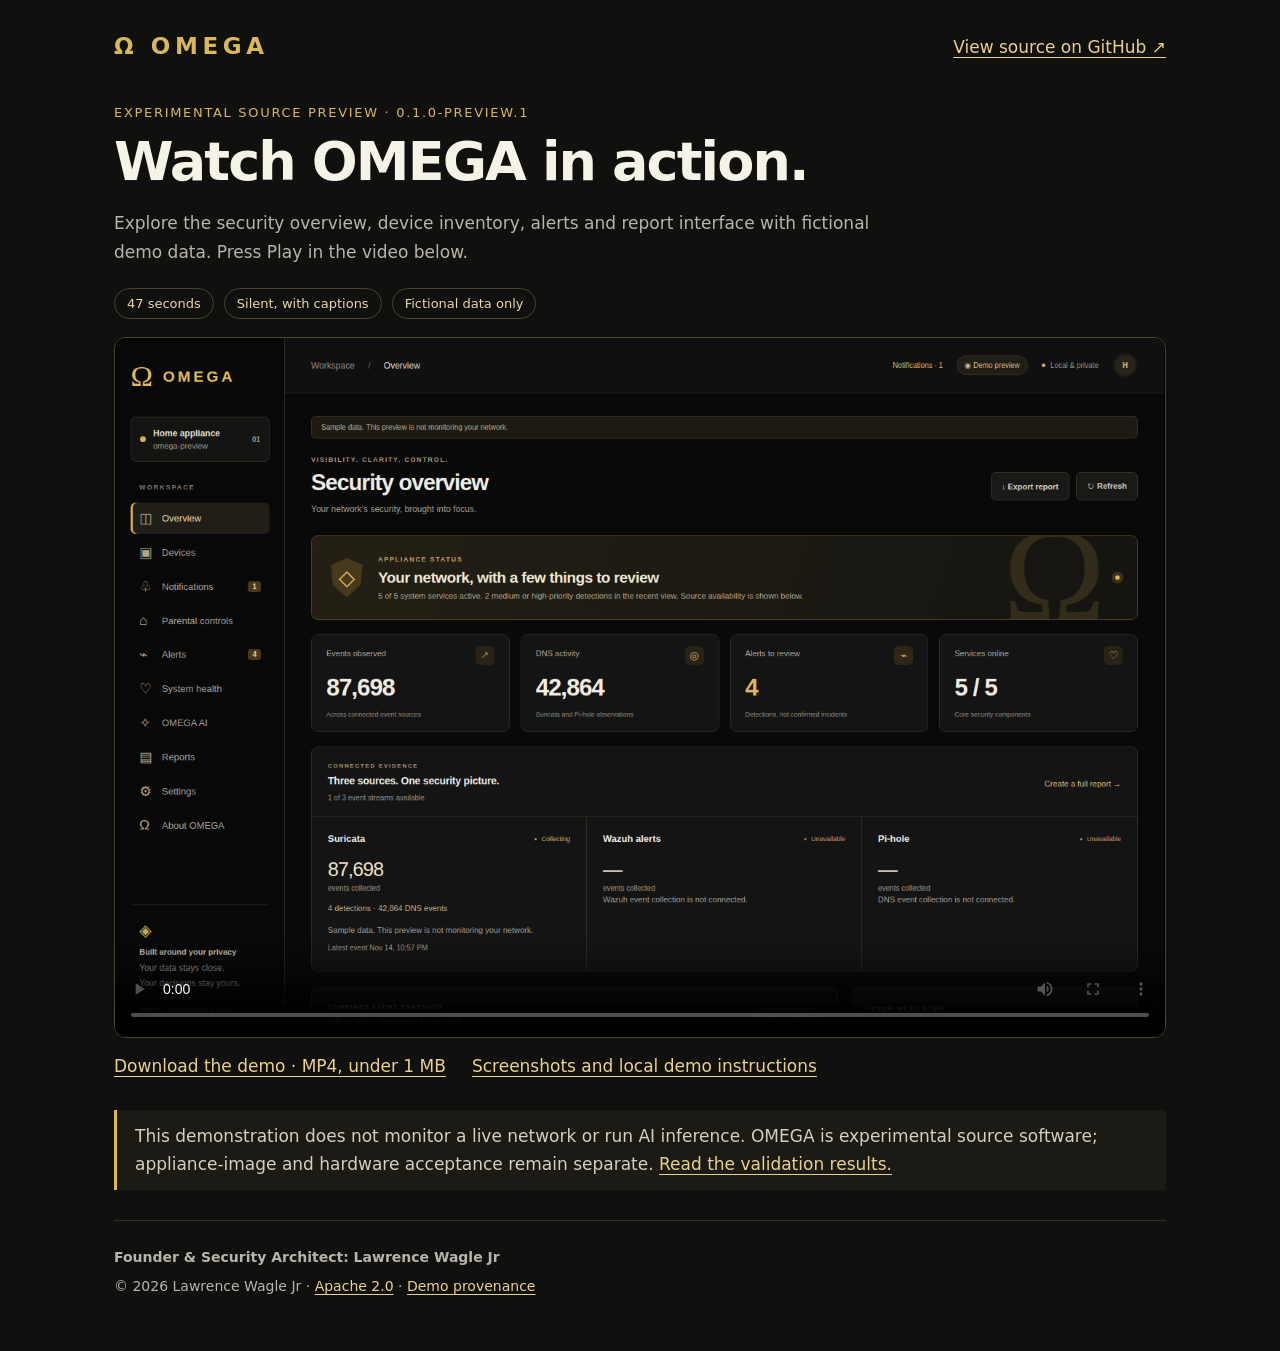
==== docs/index.html @ 47d4bede "Add a browser-playable OMEGA demo watch page" ====
<!doctype html>
<html lang="en">
<head>
  <meta charset="utf-8">
  <meta name="viewport" content="width=device-width, initial-scale=1">
  <meta name="description" content="Watch OMEGA's 47-second experimental source-preview demo, using fictional security data.">
  <meta name="color-scheme" content="dark">
  <title>Watch the OMEGA demo</title>
  <style>
    :root { color-scheme: dark; --gold: #d8b85b; --muted: #b8b4a8; }
    * { box-sizing: border-box; }
    body { margin: 0; background: #10110f; color: #f5f2e8; font: 17px/1.65 system-ui, sans-serif; }
    main { max-width: 1100px; margin: auto; padding: 28px 24px 48px; }
    nav { display: flex; justify-content: space-between; align-items: center; gap: 20px; padding-bottom: 36px; }
    .brand { color: var(--gold); font-size: 23px; font-weight: 700; letter-spacing: .2em; text-decoration: none; }
    a { color: #ead18a; text-underline-offset: .22em; }
    a:hover { color: white; }
    a:focus-visible { outline: 3px solid var(--gold); outline-offset: 5px; }
    .eyebrow { margin: 0 0 8px; color: var(--gold); font-size: 13px; letter-spacing: .13em; text-transform: uppercase; }
    h1 { margin: 0; font-size: clamp(32px, 6vw, 54px); line-height: 1.15; letter-spacing: -.035em; }
    .intro { max-width: 760px; margin: 16px 0 22px; color: var(--muted); }
    .meta { display: flex; flex-wrap: wrap; gap: 10px; margin-bottom: 18px; }
    .meta span { padding: 4px 12px; border: 1px solid #49422c; border-radius: 30px; color: #e6d7a9; font-size: 13px; }
    video { display: block; width: 100%; aspect-ratio: 3 / 2; background: #000; border: 1px solid #4c432a; border-radius: 12px; }
    .links { display: flex; flex-wrap: wrap; gap: 12px 26px; margin: 14px 0 30px; }
    .note { border-left: 3px solid var(--gold); padding: 12px 18px; background: #1b1a14; color: #d4cfbf; }
    .note p { margin: 0; }
    footer { border-top: 1px solid #333126; margin-top: 30px; padding-top: 20px; color: var(--muted); font-size: 14px; }
    footer p { margin: 5px 0; }
    @media (max-width: 600px) { main { padding: 20px 16px 32px; } nav { padding-bottom: 28px; } nav a:last-child { font-size: 14px; } }
  </style>
</head>
<body>
  <main>
    <nav aria-label="Project navigation">
      <a class="brand" href="https://github.com/lawrencewaglejr/omega-source-preview" aria-label="OMEGA source repository">Ω OMEGA</a>
      <a href="https://github.com/lawrencewaglejr/omega-source-preview">View source on GitHub ↗</a>
    </nav>
    <p class="eyebrow">Experimental source preview · 0.1.0-preview.1</p>
    <h1>Watch OMEGA in action.</h1>
    <p class="intro">Explore the security overview, device inventory, alerts and report interface with fictional demo data. Press Play in the video below.</p>
    <div class="meta" aria-label="Video details"><span>47 seconds</span><span>Silent, with captions</span><span>Fictional data only</span></div>
    <video controls playsinline preload="metadata" poster="media/overview.png" aria-label="OMEGA fictional security dashboard demonstration">
      <source src="media/omega-demo.mp4" type="video/mp4">
      Your browser cannot play this video. <a href="media/omega-demo.mp4">Download the MP4 instead.</a>
    </video>
    <div class="links">
      <a href="media/omega-demo.mp4" download="omega-demo.mp4">Download the demo · MP4, under 1 MB</a>
      <a href="https://github.com/lawrencewaglejr/omega-source-preview/blob/main/docs/demo.md">Screenshots and local demo instructions</a>
    </div>
    <aside class="note" aria-label="Demo scope"><p>This demonstration does not monitor a live network or run AI inference. OMEGA is experimental source software; appliance-image and hardware acceptance remain separate. <a href="https://github.com/lawrencewaglejr/omega-source-preview/blob/main/docs/source-preview-validation.md">Read the validation results.</a></p></aside>
    <footer>
      <p><strong>Founder &amp; Security Architect: Lawrence Wagle Jr</strong></p>
      <p>© 2026 Lawrence Wagle Jr · <a href="https://github.com/lawrencewaglejr/omega-source-preview/blob/main/LICENSE">Apache 2.0</a> · <a href="https://github.com/lawrencewaglejr/omega-source-preview/blob/main/docs/media/README.md">Demo provenance</a></p>
    </footer>
  </main>
</body>
</html>
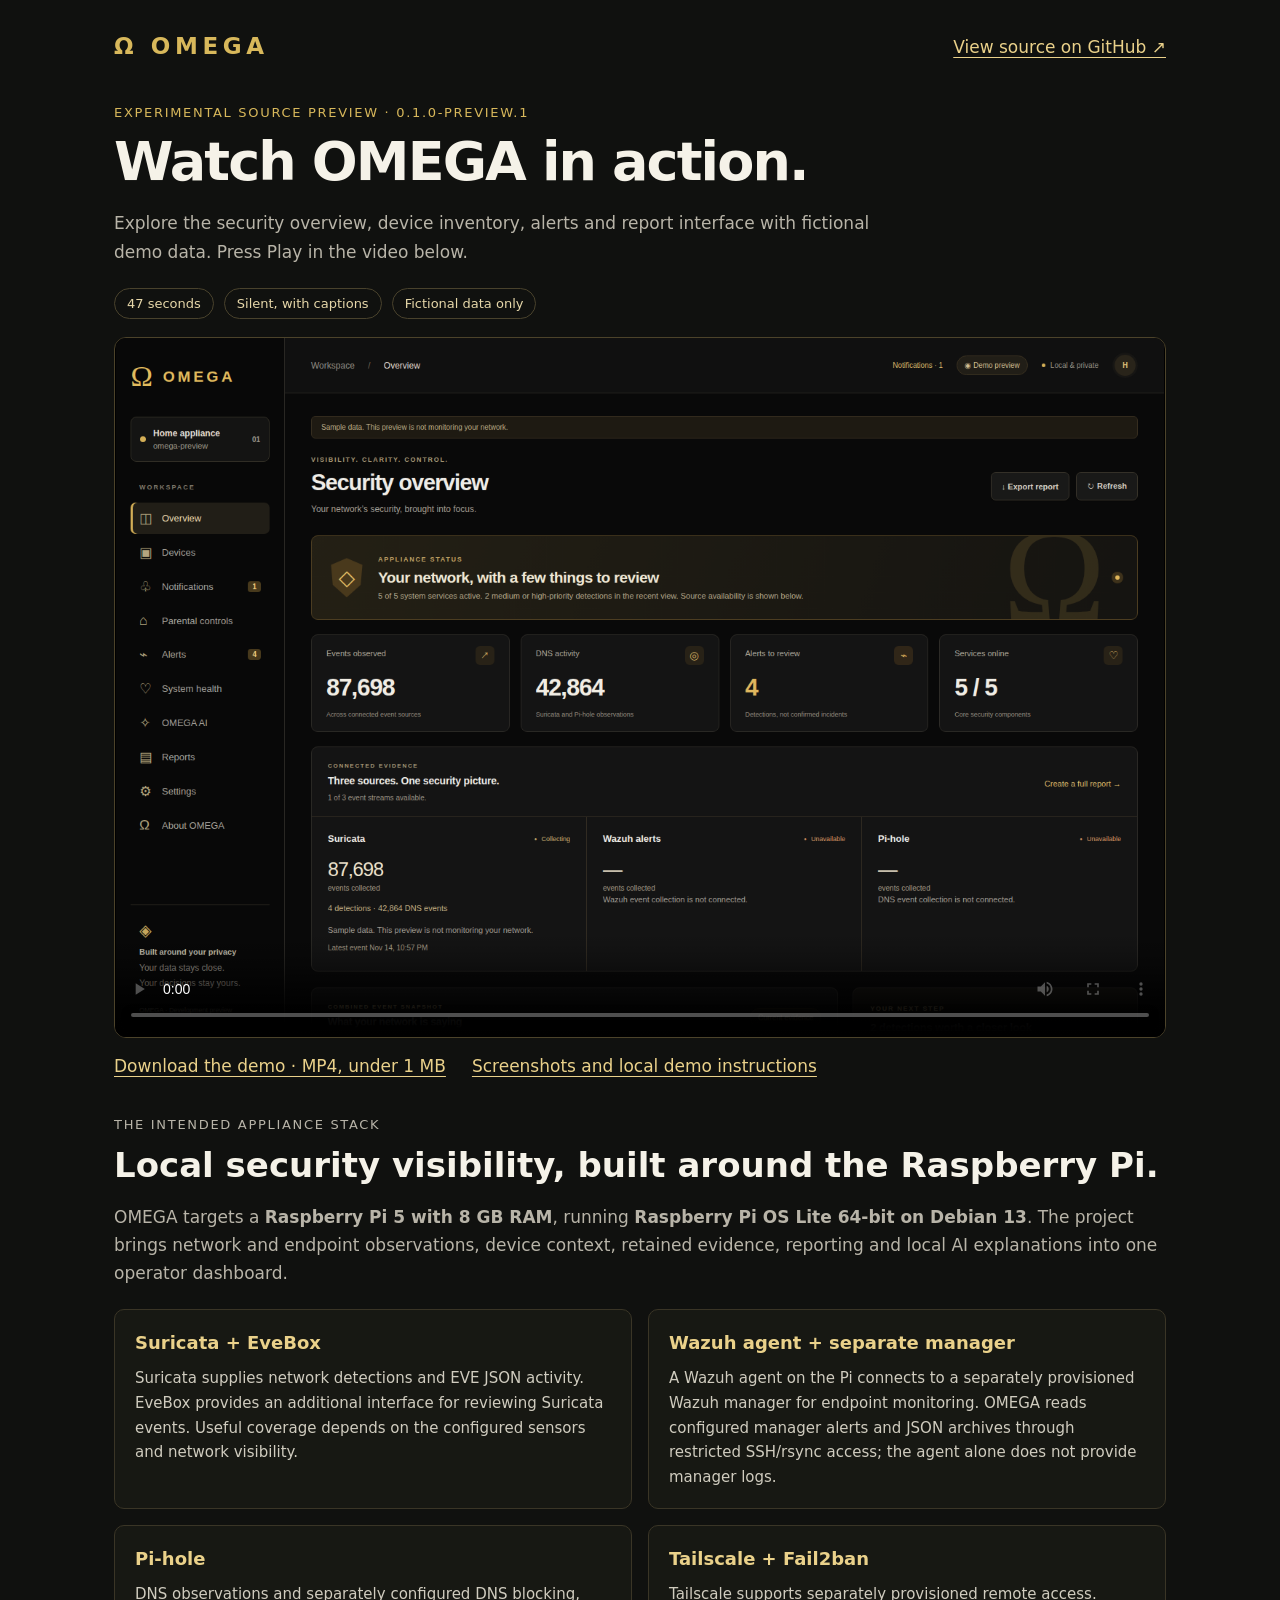
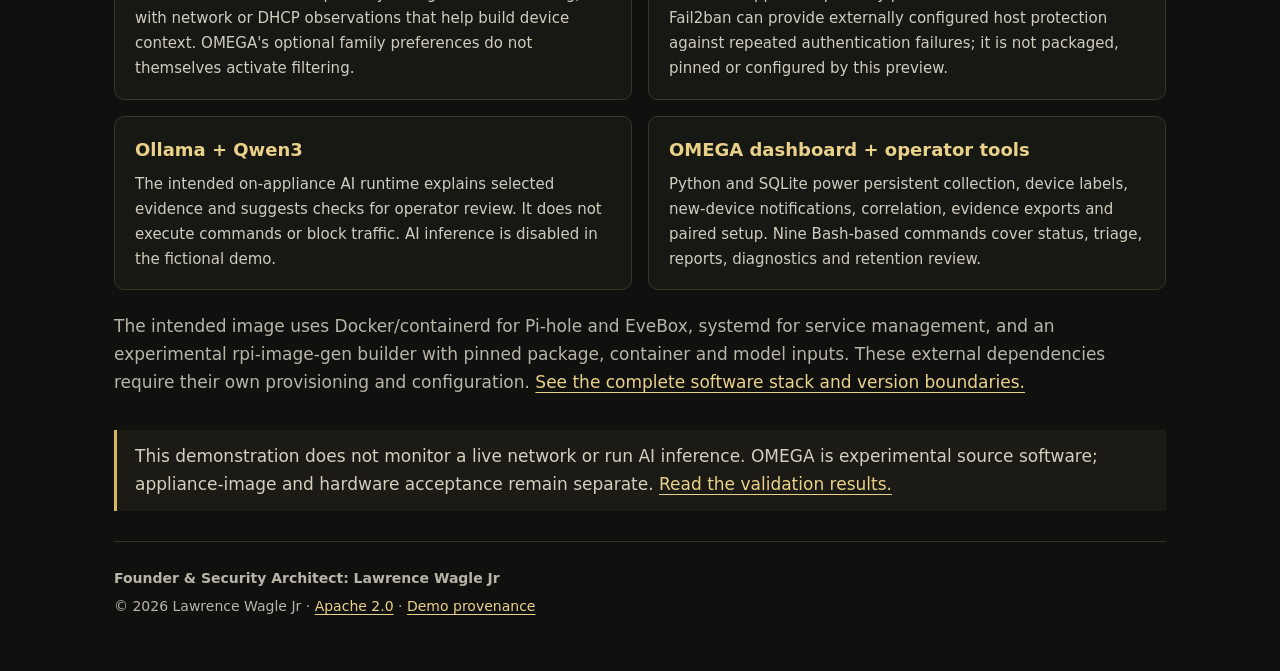
==== commit f15c4a27: "Explain the intended Raspberry Pi security stack on the demo page" ====
--- a/docs/index.html
+++ b/docs/index.html
@@ -3,7 +3,7 @@
 <head>
   <meta charset="utf-8">
   <meta name="viewport" content="width=device-width, initial-scale=1">
-  <meta name="description" content="Watch OMEGA's 47-second experimental source-preview demo, using fictional security data.">
+  <meta name="description" content="Explore OMEGA, an experimental Raspberry Pi 5 security appliance project combining Suricata, a Wazuh agent and separate manager, Pi-hole, EveBox, Tailscale, external Fail2ban and local AI. Watch the fictional demo.">
   <meta name="color-scheme" content="dark">
   <title>Watch the OMEGA demo</title>
   <style>
@@ -23,6 +23,14 @@
     .meta span { padding: 4px 12px; border: 1px solid #49422c; border-radius: 30px; color: #e6d7a9; font-size: 13px; }
     video { display: block; width: 100%; aspect-ratio: 3 / 2; background: #000; border: 1px solid #4c432a; border-radius: 12px; }
     .links { display: flex; flex-wrap: wrap; gap: 12px 26px; margin: 14px 0 30px; }
+    .overview { margin: 34px 0; }
+    .overview h2 { margin: 0 0 12px; font-size: clamp(25px, 4vw, 34px); line-height: 1.25; }
+    .overview > p { color: var(--muted); }
+    .stack { display: grid; grid-template-columns: repeat(2, minmax(0, 1fr)); gap: 16px; margin: 22px 0; }
+    .stack article { border: 1px solid #3a3526; border-radius: 10px; padding: 18px 20px; background: #171813; }
+    .stack h3 { margin: 0 0 8px; color: #ead18a; font-size: 18px; }
+    .stack p { margin: 0; color: #d0ccbf; font-size: 15px; }
+    @media (max-width: 600px) { .stack { grid-template-columns: 1fr; } }
     .note { border-left: 3px solid var(--gold); padding: 12px 18px; background: #1b1a14; color: #d4cfbf; }
     .note p { margin: 0; }
     footer { border-top: 1px solid #333126; margin-top: 30px; padding-top: 20px; color: var(--muted); font-size: 14px; }
@@ -48,6 +56,20 @@
       <a href="media/omega-demo.mp4" download="omega-demo.mp4">Download the demo · MP4, under 1 MB</a>
       <a href="https://github.com/lawrencewaglejr/omega-source-preview/blob/main/docs/demo.md">Screenshots and local demo instructions</a>
     </div>
+    <section class="overview" id="appliance-overview" aria-labelledby="overview-title">
+      <p class="eyebrow">The intended appliance stack</p>
+      <h2 id="overview-title">Local security visibility, built around the Raspberry Pi.</h2>
+      <p>OMEGA targets a <strong>Raspberry Pi 5 with 8 GB RAM</strong>, running <strong>Raspberry Pi OS Lite 64-bit on Debian 13</strong>. The project brings network and endpoint observations, device context, retained evidence, reporting and local AI explanations into one operator dashboard.</p>
+      <div class="stack">
+        <article><h3>Suricata + EveBox</h3><p>Suricata supplies network detections and EVE JSON activity. EveBox provides an additional interface for reviewing Suricata events. Useful coverage depends on the configured sensors and network visibility.</p></article>
+        <article><h3>Wazuh agent + separate manager</h3><p>A Wazuh agent on the Pi connects to a separately provisioned Wazuh manager for endpoint monitoring. OMEGA reads configured manager alerts and JSON archives through restricted SSH/rsync access; the agent alone does not provide manager logs.</p></article>
+        <article><h3>Pi-hole</h3><p>DNS observations and separately configured DNS blocking, with network or DHCP observations that help build device context. OMEGA's optional family preferences do not themselves activate filtering.</p></article>
+        <article><h3>Tailscale + Fail2ban</h3><p>Tailscale supports separately provisioned remote access. Fail2ban can provide externally configured host protection against repeated authentication failures; it is not packaged, pinned or configured by this preview.</p></article>
+        <article><h3>Ollama + Qwen3</h3><p>The intended on-appliance AI runtime explains selected evidence and suggests checks for operator review. It does not execute commands or block traffic. AI inference is disabled in the fictional demo.</p></article>
+        <article><h3>OMEGA dashboard + operator tools</h3><p>Python and SQLite power persistent collection, device labels, new-device notifications, correlation, evidence exports and paired setup. Nine Bash-based commands cover status, triage, reports, diagnostics and retention review.</p></article>
+      </div>
+      <p>The intended image uses Docker/containerd for Pi-hole and EveBox, systemd for service management, and an experimental rpi-image-gen builder with pinned package, container and model inputs. These external dependencies require their own provisioning and configuration. <a href="https://github.com/lawrencewaglejr/omega-source-preview#software-stack">See the complete software stack and version boundaries.</a></p>
+    </section>
     <aside class="note" aria-label="Demo scope"><p>This demonstration does not monitor a live network or run AI inference. OMEGA is experimental source software; appliance-image and hardware acceptance remain separate. <a href="https://github.com/lawrencewaglejr/omega-source-preview/blob/main/docs/source-preview-validation.md">Read the validation results.</a></p></aside>
     <footer>
       <p><strong>Founder &amp; Security Architect: Lawrence Wagle Jr</strong></p>
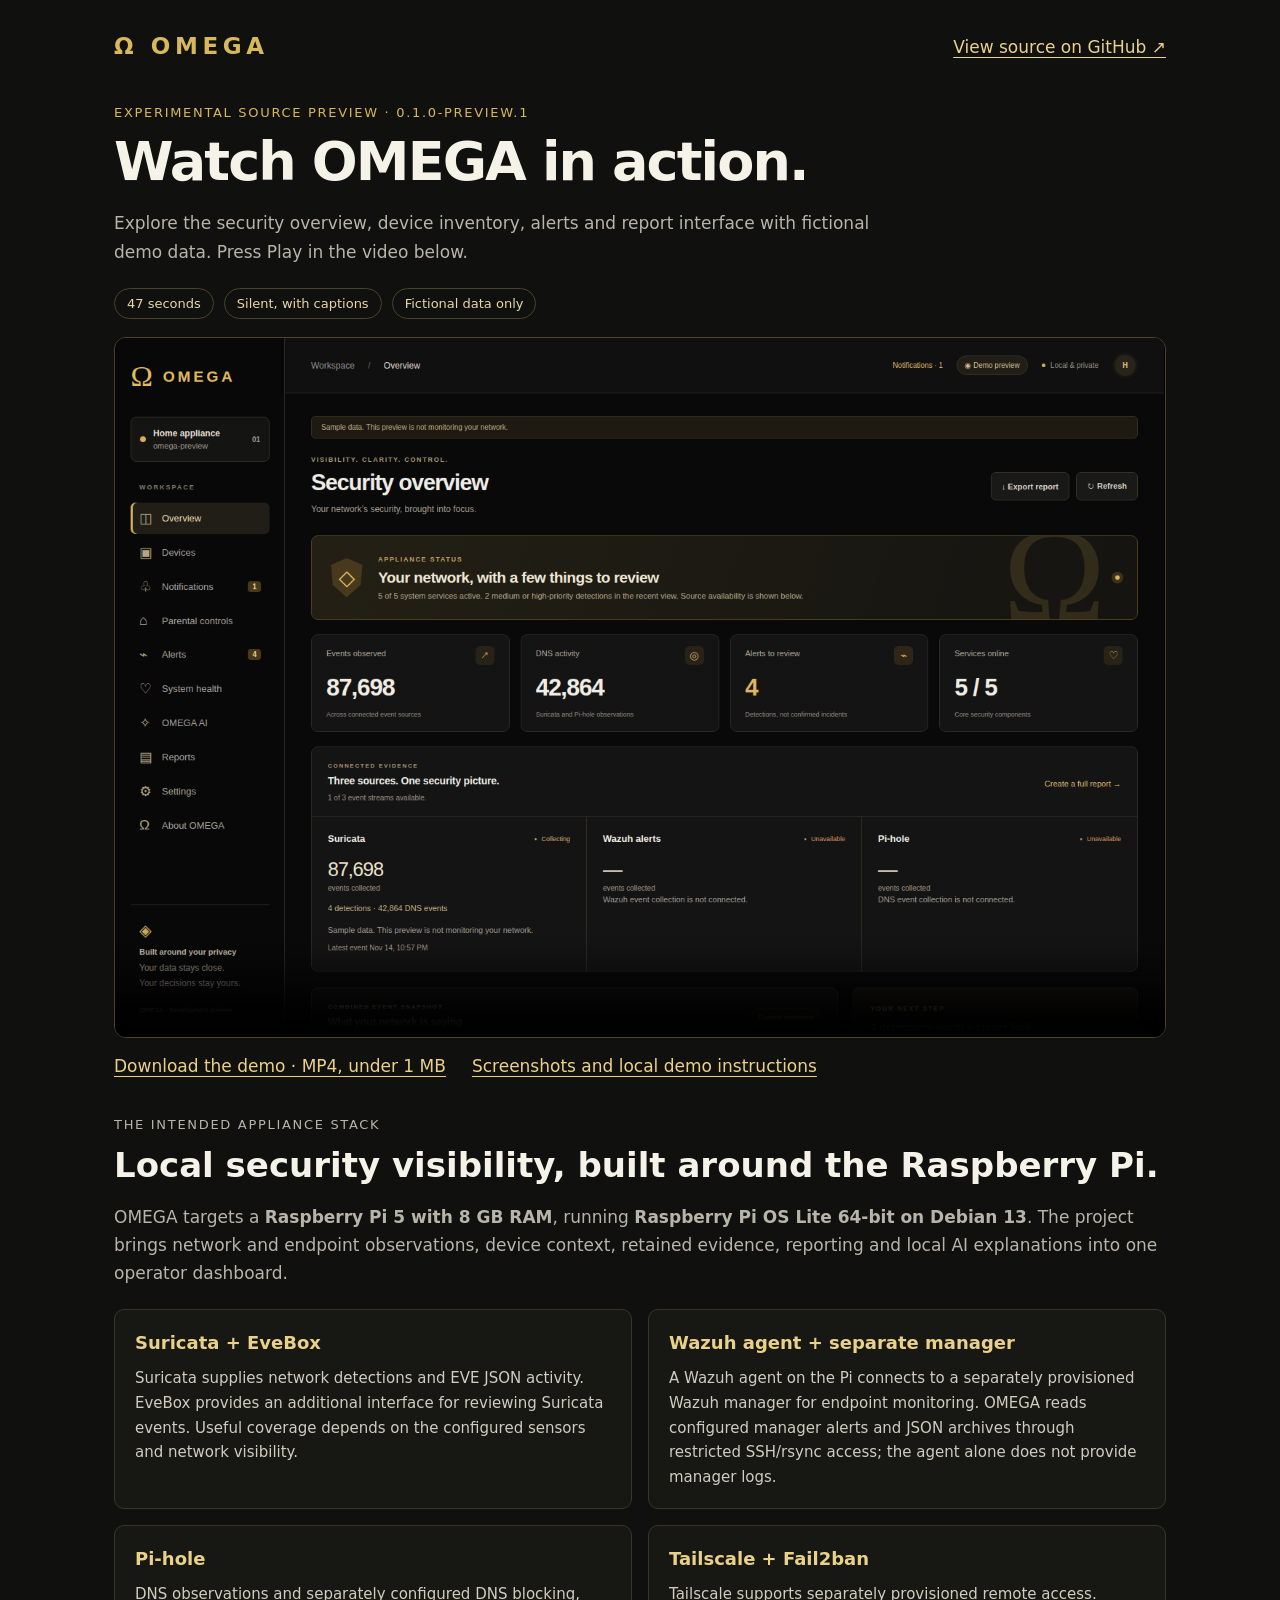
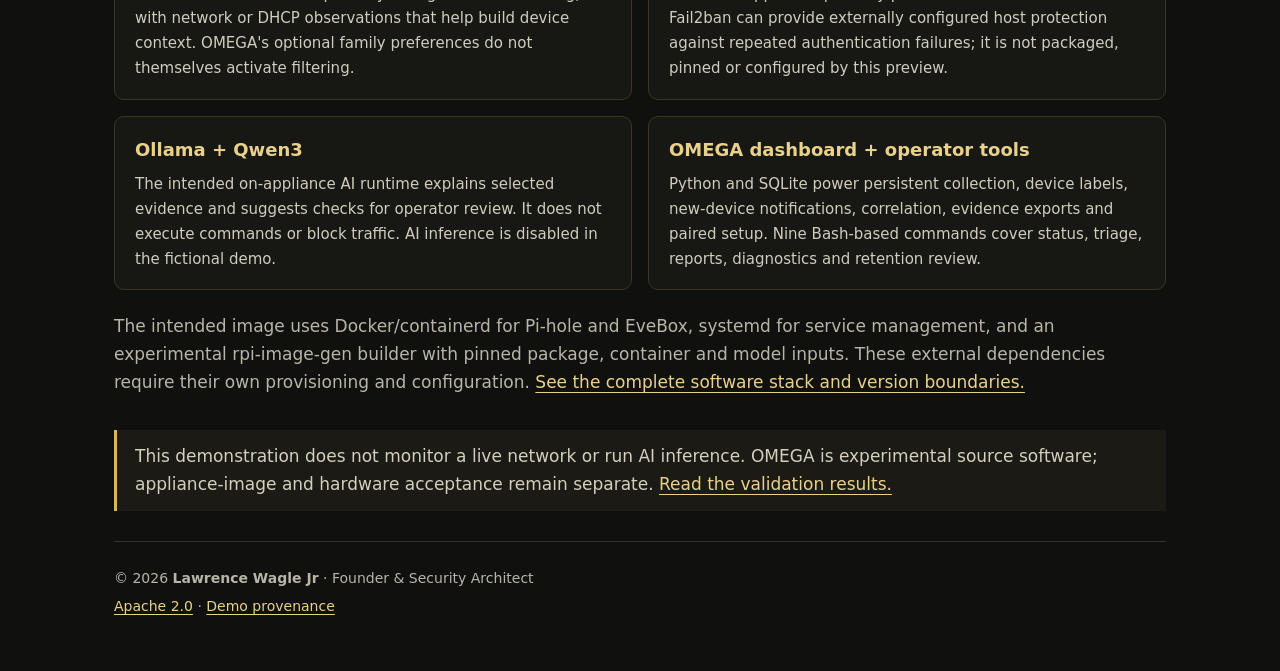
==== commit 9d0490de: "Combine duplicate name in demo-page attribution" ====
--- a/docs/index.html
+++ b/docs/index.html
@@ -72,8 +72,8 @@
     </section>
     <aside class="note" aria-label="Demo scope"><p>This demonstration does not monitor a live network or run AI inference. OMEGA is experimental source software; appliance-image and hardware acceptance remain separate. <a href="https://github.com/lawrencewaglejr/omega-source-preview/blob/main/docs/source-preview-validation.md">Read the validation results.</a></p></aside>
     <footer>
-      <p><strong>Founder &amp; Security Architect: Lawrence Wagle Jr</strong></p>
-      <p>© 2026 Lawrence Wagle Jr · <a href="https://github.com/lawrencewaglejr/omega-source-preview/blob/main/LICENSE">Apache 2.0</a> · <a href="https://github.com/lawrencewaglejr/omega-source-preview/blob/main/docs/media/README.md">Demo provenance</a></p>
+      <p>© 2026 <strong>Lawrence Wagle Jr</strong> · Founder &amp; Security Architect</p>
+      <p><a href="https://github.com/lawrencewaglejr/omega-source-preview/blob/main/LICENSE">Apache 2.0</a> · <a href="https://github.com/lawrencewaglejr/omega-source-preview/blob/main/docs/media/README.md">Demo provenance</a></p>
     </footer>
   </main>
 </body>
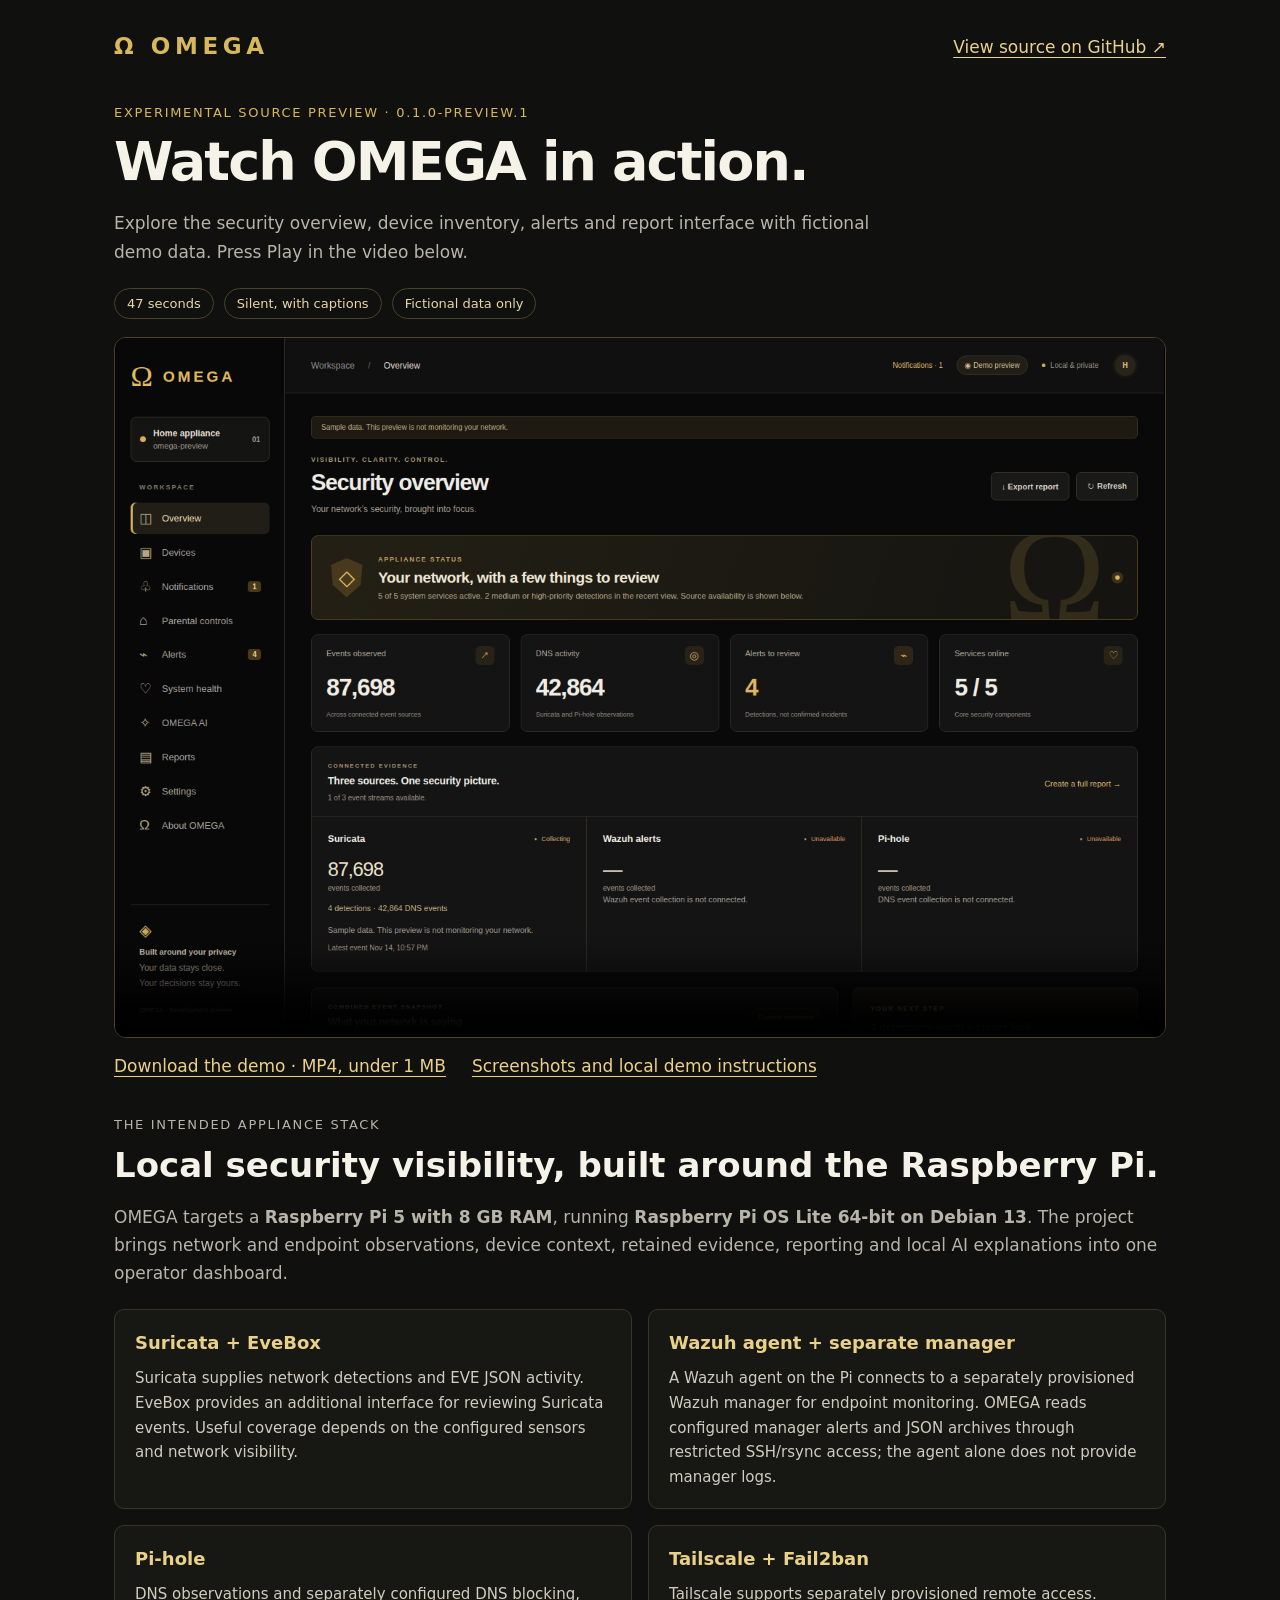
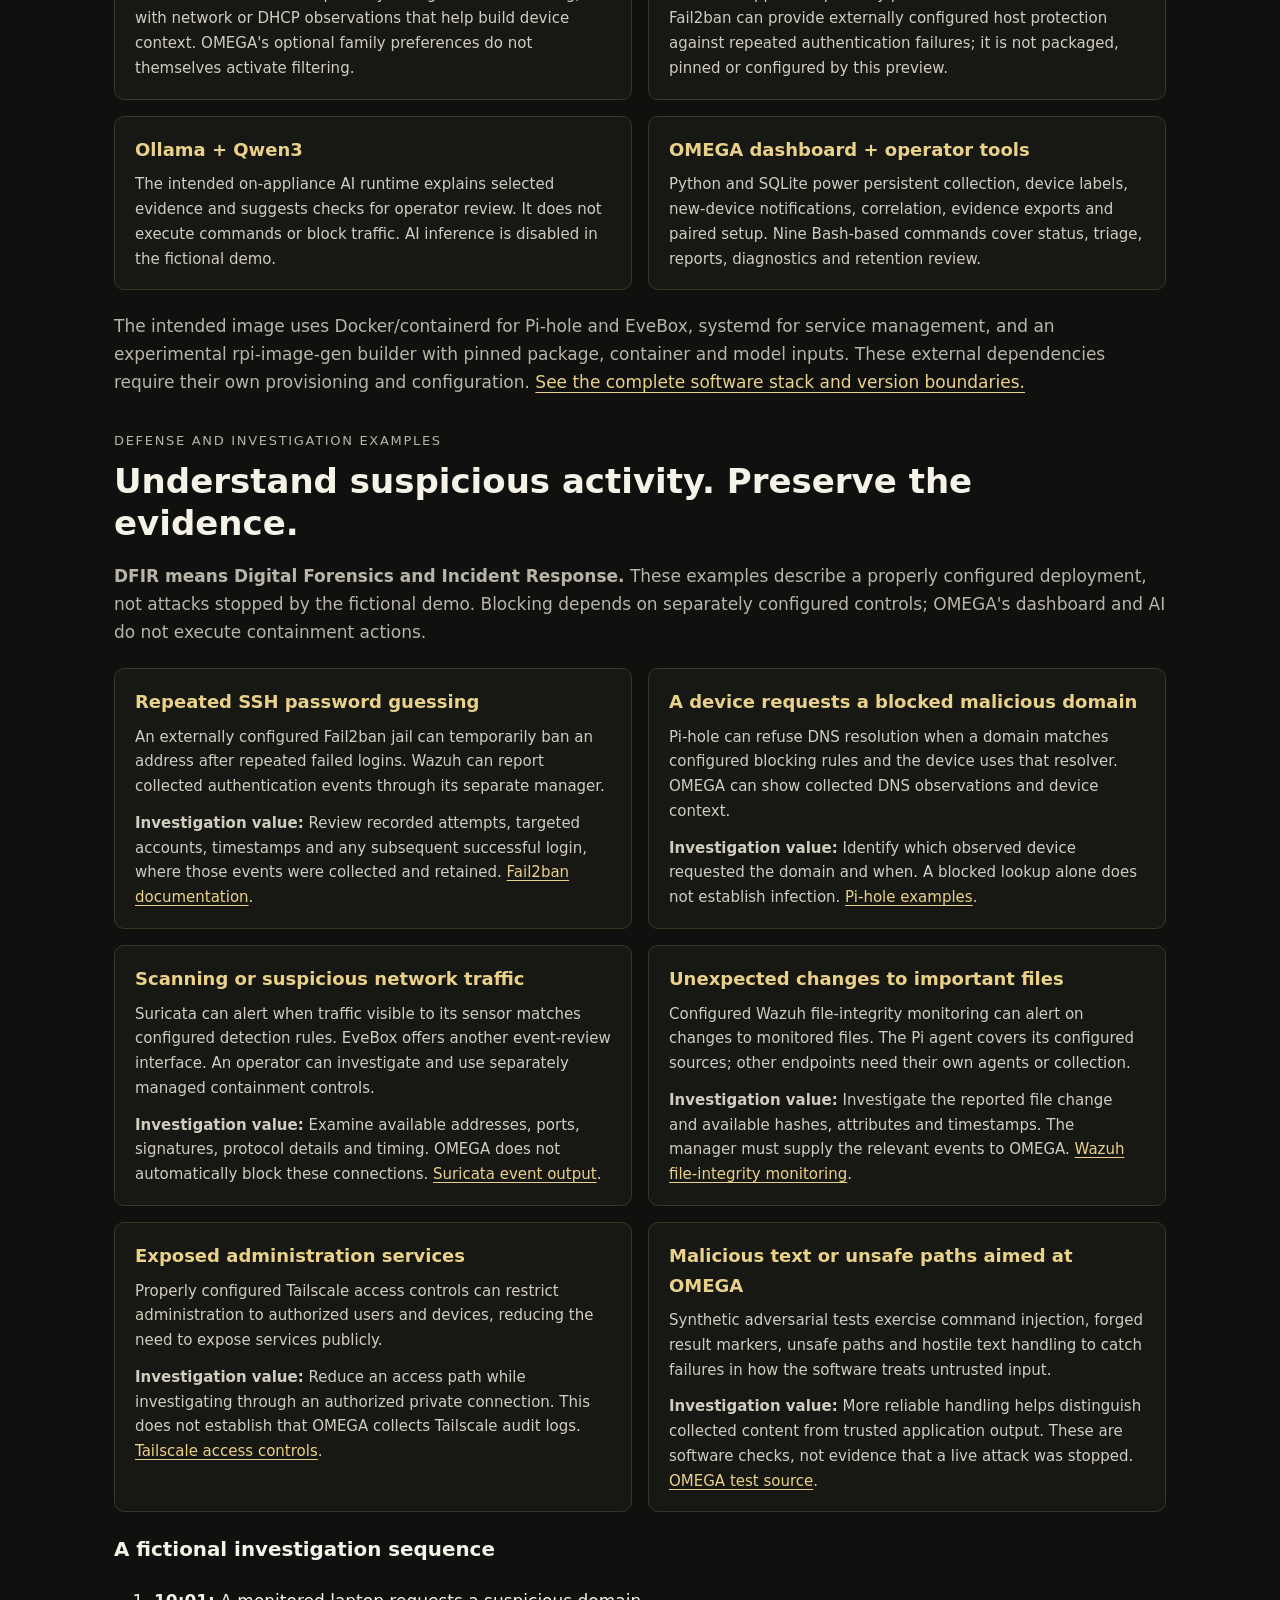
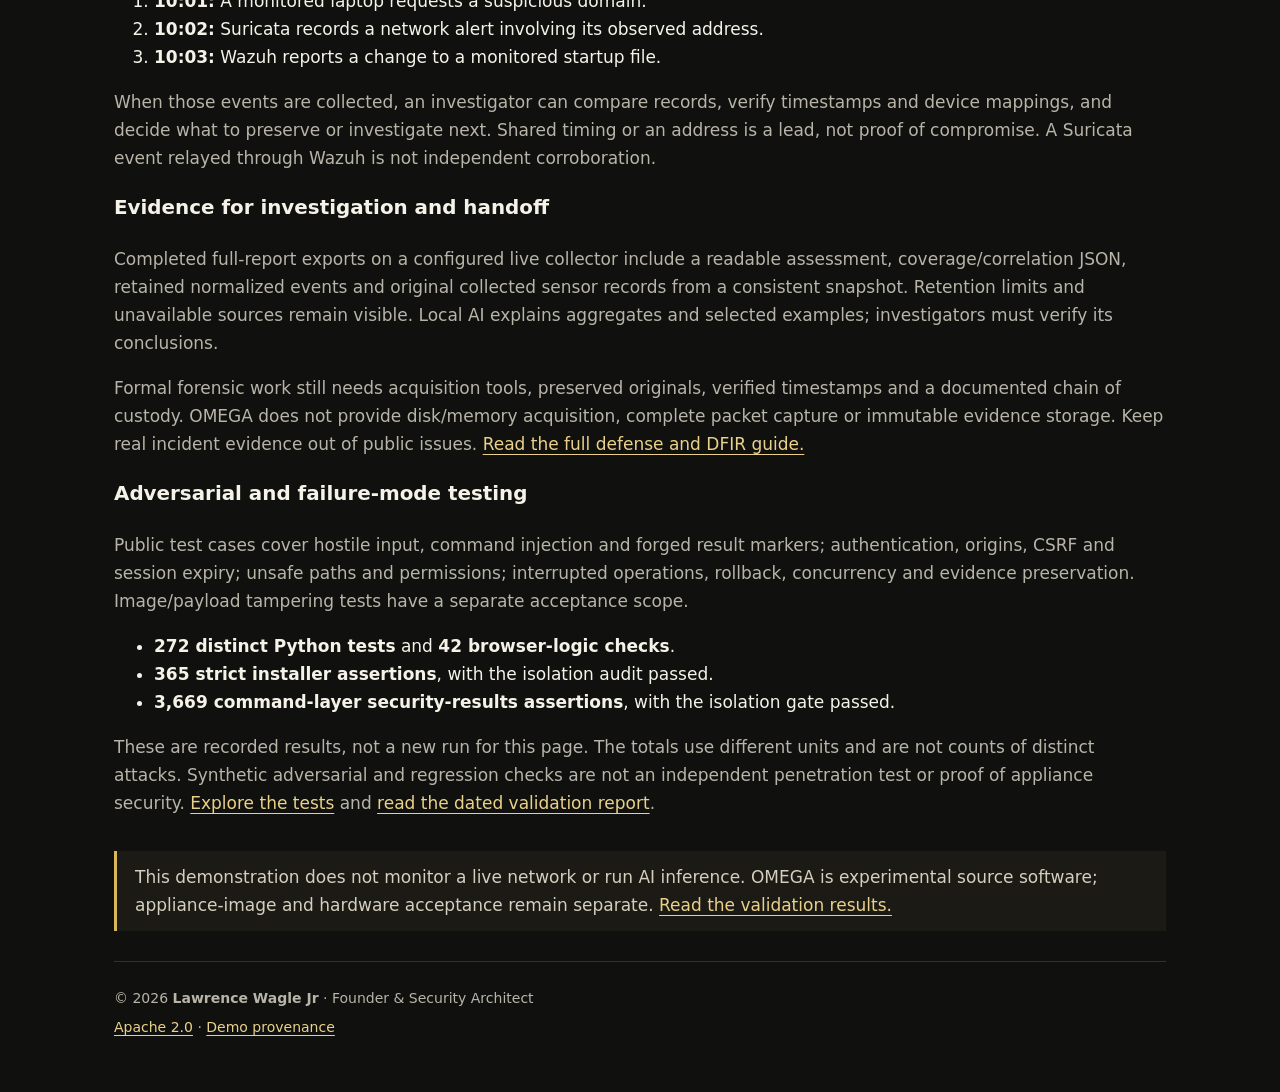
==== commit 8676f618: "Document practical security and DFIR use cases and test boundaries" ====
--- a/docs/index.html
+++ b/docs/index.html
@@ -30,6 +30,7 @@
     .stack article { border: 1px solid #3a3526; border-radius: 10px; padding: 18px 20px; background: #171813; }
     .stack h3 { margin: 0 0 8px; color: #ead18a; font-size: 18px; }
     .stack p { margin: 0; color: #d0ccbf; font-size: 15px; }
+    .stack p + p { margin-top: 12px; }
     @media (max-width: 600px) { .stack { grid-template-columns: 1fr; } }
     .note { border-left: 3px solid var(--gold); padding: 12px 18px; background: #1b1a14; color: #d4cfbf; }
     .note p { margin: 0; }
@@ -70,6 +71,37 @@
       </div>
       <p>The intended image uses Docker/containerd for Pi-hole and EveBox, systemd for service management, and an experimental rpi-image-gen builder with pinned package, container and model inputs. These external dependencies require their own provisioning and configuration. <a href="https://github.com/lawrencewaglejr/omega-source-preview#software-stack">See the complete software stack and version boundaries.</a></p>
     </section>
+    <section class="overview" id="security-and-dfir" aria-labelledby="dfir-title">
+      <p class="eyebrow">Defense and investigation examples</p>
+      <h2 id="dfir-title">Understand suspicious activity. Preserve the evidence.</h2>
+      <p><strong>DFIR means Digital Forensics and Incident Response.</strong> These examples describe a properly configured deployment, not attacks stopped by the fictional demo. Blocking depends on separately configured controls; OMEGA's dashboard and AI do not execute containment actions.</p>
+      <div class="stack">
+        <article><h3>Repeated SSH password guessing</h3><p>An externally configured Fail2ban jail can temporarily ban an address after repeated failed logins. Wazuh can report collected authentication events through its separate manager.</p><p><strong>Investigation value:</strong> Review recorded attempts, targeted accounts, timestamps and any subsequent successful login, where those events were collected and retained. <a href="https://github.com/fail2ban/fail2ban">Fail2ban documentation</a>.</p></article>
+        <article><h3>A device requests a blocked malicious domain</h3><p>Pi-hole can refuse DNS resolution when a domain matches configured blocking rules and the device uses that resolver. OMEGA can show collected DNS observations and device context.</p><p><strong>Investigation value:</strong> Identify which observed device requested the domain and when. A blocked lookup alone does not establish infection. <a href="https://docs.pi-hole.net/group_management/example/">Pi-hole examples</a>.</p></article>
+        <article><h3>Scanning or suspicious network traffic</h3><p>Suricata can alert when traffic visible to its sensor matches configured detection rules. EveBox offers another event-review interface. An operator can investigate and use separately managed containment controls.</p><p><strong>Investigation value:</strong> Examine available addresses, ports, signatures, protocol details and timing. OMEGA does not automatically block these connections. <a href="https://docs.suricata.io/en/latest/output/eve/eve-json-output.html">Suricata event output</a>.</p></article>
+        <article><h3>Unexpected changes to important files</h3><p>Configured Wazuh file-integrity monitoring can alert on changes to monitored files. The Pi agent covers its configured sources; other endpoints need their own agents or collection.</p><p><strong>Investigation value:</strong> Investigate the reported file change and available hashes, attributes and timestamps. The manager must supply the relevant events to OMEGA. <a href="https://documentation.wazuh.com/current/user-manual/capabilities/file-integrity/how-it-works.html">Wazuh file-integrity monitoring</a>.</p></article>
+        <article><h3>Exposed administration services</h3><p>Properly configured Tailscale access controls can restrict administration to authorized users and devices, reducing the need to expose services publicly.</p><p><strong>Investigation value:</strong> Reduce an access path while investigating through an authorized private connection. This does not establish that OMEGA collects Tailscale audit logs. <a href="https://tailscale.com/docs/features/access-control">Tailscale access controls</a>.</p></article>
+        <article><h3>Malicious text or unsafe paths aimed at OMEGA</h3><p>Synthetic adversarial tests exercise command injection, forged result markers, unsafe paths and hostile text handling to catch failures in how the software treats untrusted input.</p><p><strong>Investigation value:</strong> More reliable handling helps distinguish collected content from trusted application output. These are software checks, not evidence that a live attack was stopped. <a href="https://github.com/lawrencewaglejr/omega-source-preview/tree/main/tests">OMEGA test source</a>.</p></article>
+      </div>
+      <h3>A fictional investigation sequence</h3>
+      <ol>
+        <li><strong>10:01:</strong> A monitored laptop requests a suspicious domain.</li>
+        <li><strong>10:02:</strong> Suricata records a network alert involving its observed address.</li>
+        <li><strong>10:03:</strong> Wazuh reports a change to a monitored startup file.</li>
+      </ol>
+      <p>When those events are collected, an investigator can compare records, verify timestamps and device mappings, and decide what to preserve or investigate next. Shared timing or an address is a lead, not proof of compromise. A Suricata event relayed through Wazuh is not independent corroboration.</p>
+      <h3>Evidence for investigation and handoff</h3>
+      <p>Completed full-report exports on a configured live collector include a readable assessment, coverage/correlation JSON, retained normalized events and original collected sensor records from a consistent snapshot. Retention limits and unavailable sources remain visible. Local AI explains aggregates and selected examples; investigators must verify its conclusions.</p>
+      <p>Formal forensic work still needs acquisition tools, preserved originals, verified timestamps and a documented chain of custody. OMEGA does not provide disk/memory acquisition, complete packet capture or immutable evidence storage. Keep real incident evidence out of public issues. <a href="https://github.com/lawrencewaglejr/omega-source-preview/blob/main/docs/security-and-dfir.md">Read the full defense and DFIR guide.</a></p>
+      <h3 id="adversarial-testing">Adversarial and failure-mode testing</h3>
+      <p>Public test cases cover hostile input, command injection and forged result markers; authentication, origins, CSRF and session expiry; unsafe paths and permissions; interrupted operations, rollback, concurrency and evidence preservation. Image/payload tampering tests have a separate acceptance scope.</p>
+      <ul>
+        <li><strong>272 distinct Python tests</strong> and <strong>42 browser-logic checks</strong>.</li>
+        <li><strong>365 strict installer assertions</strong>, with the isolation audit passed.</li>
+        <li><strong>3,669 command-layer security-results assertions</strong>, with the isolation gate passed.</li>
+      </ul>
+      <p>These are recorded results, not a new run for this page. The totals use different units and are not counts of distinct attacks. Synthetic adversarial and regression checks are not an independent penetration test or proof of appliance security. <a href="https://github.com/lawrencewaglejr/omega-source-preview/tree/main/tests">Explore the tests</a> and <a href="https://github.com/lawrencewaglejr/omega-source-preview/blob/main/docs/source-preview-validation.md">read the dated validation report</a>.</p>
+    </section>
     <aside class="note" aria-label="Demo scope"><p>This demonstration does not monitor a live network or run AI inference. OMEGA is experimental source software; appliance-image and hardware acceptance remain separate. <a href="https://github.com/lawrencewaglejr/omega-source-preview/blob/main/docs/source-preview-validation.md">Read the validation results.</a></p></aside>
     <footer>
       <p>© 2026 <strong>Lawrence Wagle Jr</strong> · Founder &amp; Security Architect</p>
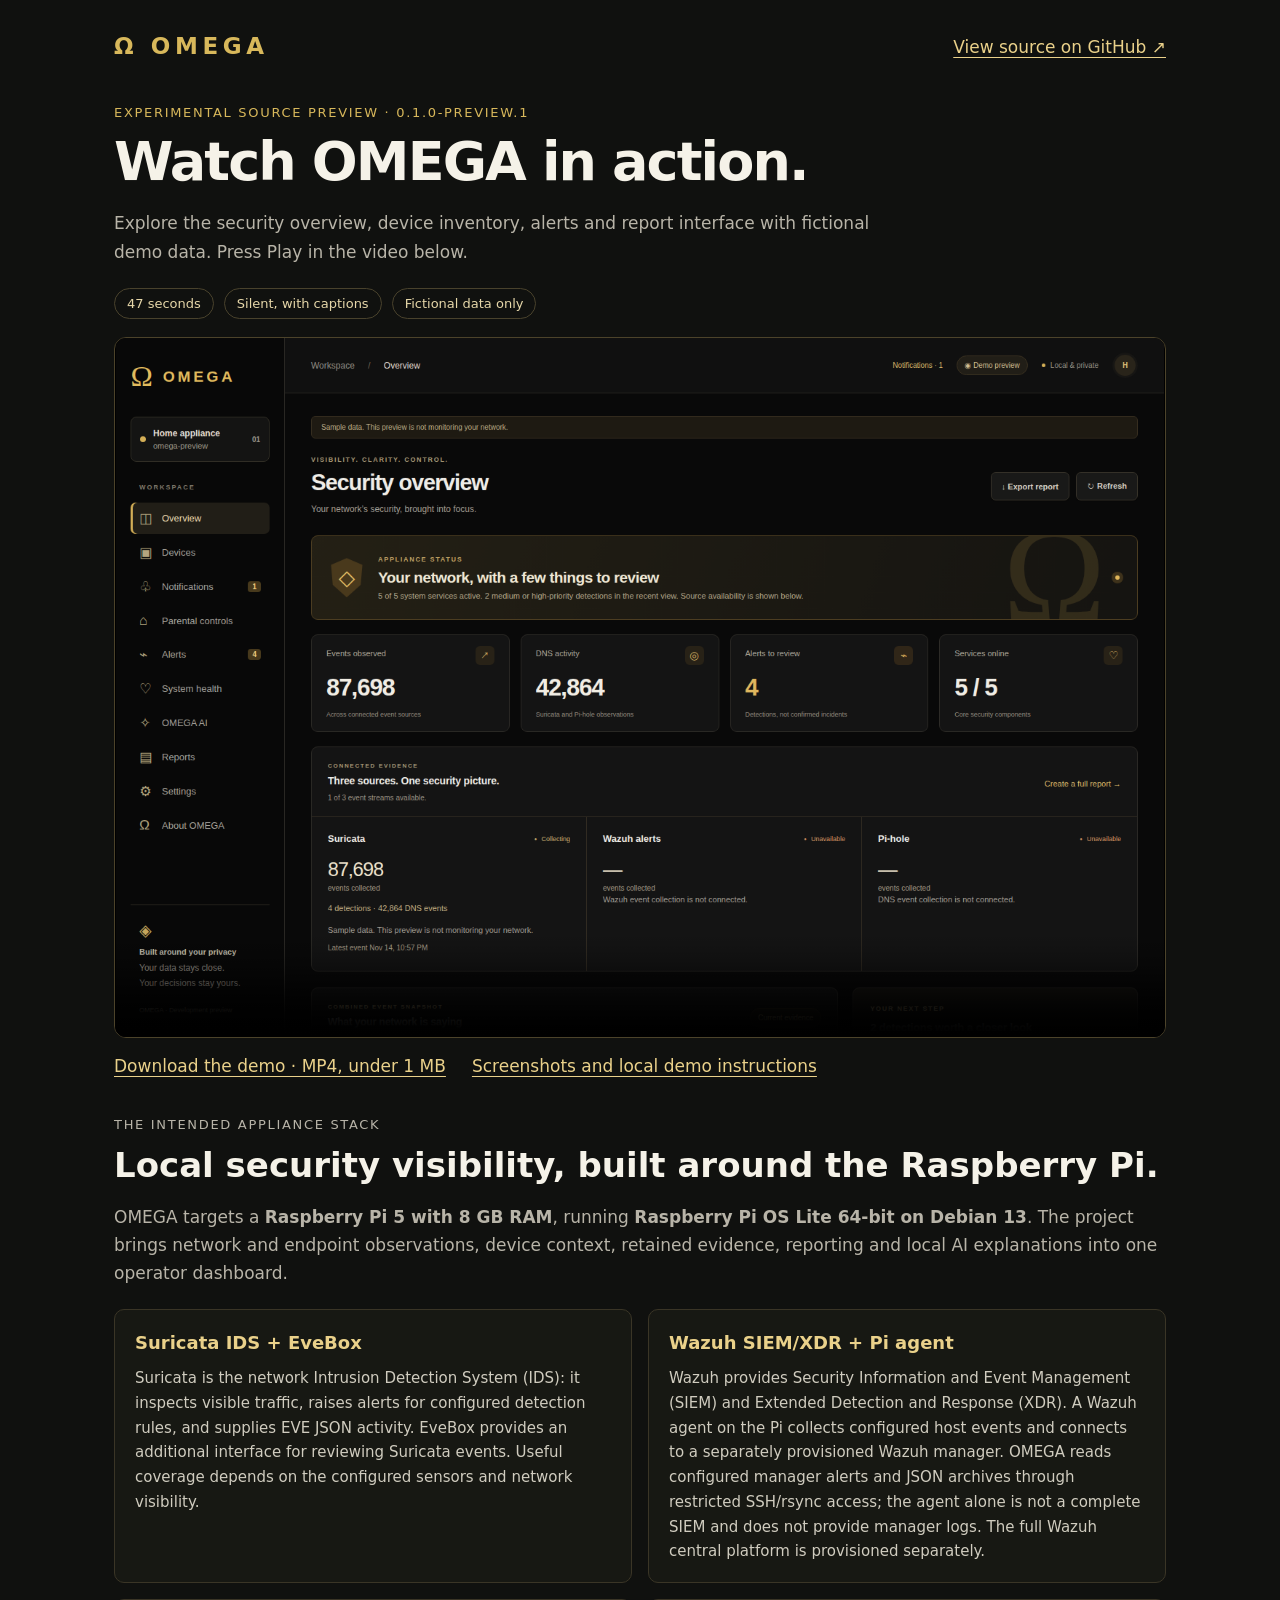
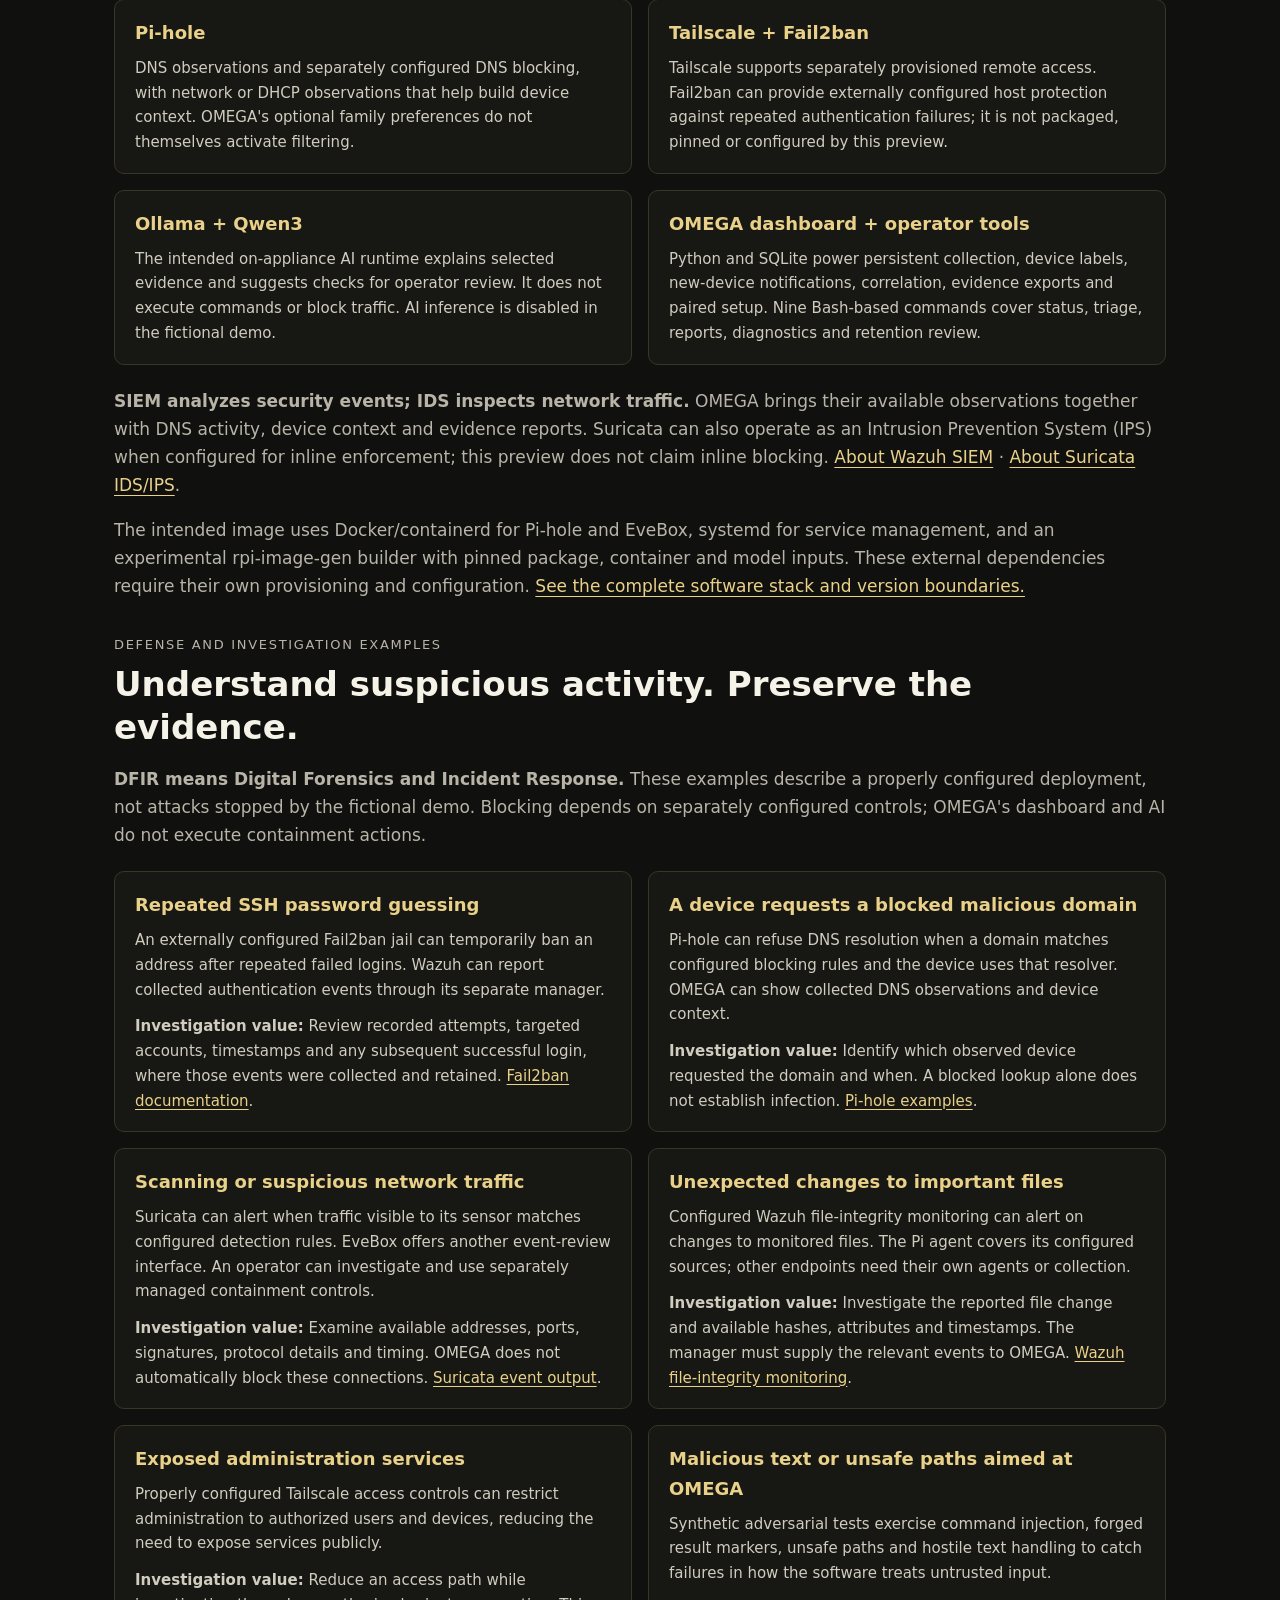
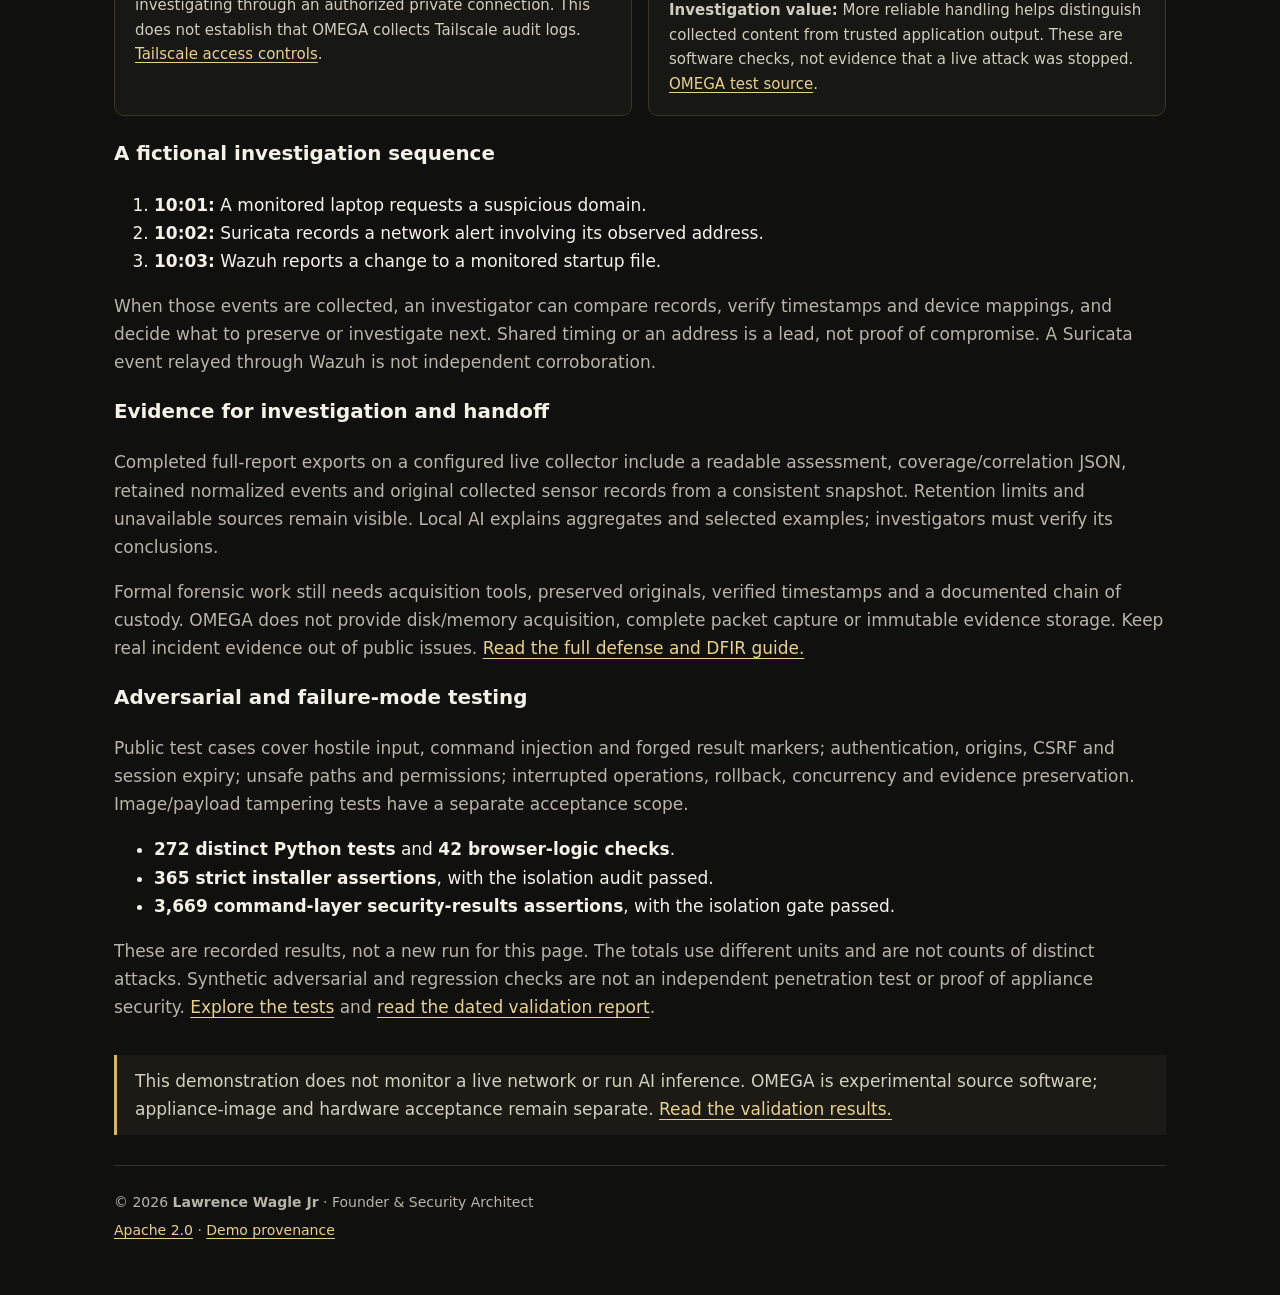
==== commit fddabb2f: "Identify Wazuh SIEM/XDR and Suricata IDS on the demo page" ====
--- a/docs/index.html
+++ b/docs/index.html
@@ -62,13 +62,14 @@
       <h2 id="overview-title">Local security visibility, built around the Raspberry Pi.</h2>
       <p>OMEGA targets a <strong>Raspberry Pi 5 with 8 GB RAM</strong>, running <strong>Raspberry Pi OS Lite 64-bit on Debian 13</strong>. The project brings network and endpoint observations, device context, retained evidence, reporting and local AI explanations into one operator dashboard.</p>
       <div class="stack">
-        <article><h3>Suricata + EveBox</h3><p>Suricata supplies network detections and EVE JSON activity. EveBox provides an additional interface for reviewing Suricata events. Useful coverage depends on the configured sensors and network visibility.</p></article>
-        <article><h3>Wazuh agent + separate manager</h3><p>A Wazuh agent on the Pi connects to a separately provisioned Wazuh manager for endpoint monitoring. OMEGA reads configured manager alerts and JSON archives through restricted SSH/rsync access; the agent alone does not provide manager logs.</p></article>
+        <article><h3>Suricata IDS + EveBox</h3><p>Suricata is the network Intrusion Detection System (IDS): it inspects visible traffic, raises alerts for configured detection rules, and supplies EVE JSON activity. EveBox provides an additional interface for reviewing Suricata events. Useful coverage depends on the configured sensors and network visibility.</p></article>
+        <article><h3>Wazuh SIEM/XDR + Pi agent</h3><p>Wazuh provides Security Information and Event Management (SIEM) and Extended Detection and Response (XDR). A Wazuh agent on the Pi collects configured host events and connects to a separately provisioned Wazuh manager. OMEGA reads configured manager alerts and JSON archives through restricted SSH/rsync access; the agent alone is not a complete SIEM and does not provide manager logs. The full Wazuh central platform is provisioned separately.</p></article>
         <article><h3>Pi-hole</h3><p>DNS observations and separately configured DNS blocking, with network or DHCP observations that help build device context. OMEGA's optional family preferences do not themselves activate filtering.</p></article>
         <article><h3>Tailscale + Fail2ban</h3><p>Tailscale supports separately provisioned remote access. Fail2ban can provide externally configured host protection against repeated authentication failures; it is not packaged, pinned or configured by this preview.</p></article>
         <article><h3>Ollama + Qwen3</h3><p>The intended on-appliance AI runtime explains selected evidence and suggests checks for operator review. It does not execute commands or block traffic. AI inference is disabled in the fictional demo.</p></article>
         <article><h3>OMEGA dashboard + operator tools</h3><p>Python and SQLite power persistent collection, device labels, new-device notifications, correlation, evidence exports and paired setup. Nine Bash-based commands cover status, triage, reports, diagnostics and retention review.</p></article>
       </div>
+      <p><strong>SIEM analyzes security events; IDS inspects network traffic.</strong> OMEGA brings their available observations together with DNS activity, device context and evidence reports. Suricata can also operate as an Intrusion Prevention System (IPS) when configured for inline enforcement; this preview does not claim inline blocking. <a href="https://wazuh.com/platform/siem/">About Wazuh SIEM</a> · <a href="https://suricata.io/2024/04/15/what-is-suricata/">About Suricata IDS/IPS</a>.</p>
       <p>The intended image uses Docker/containerd for Pi-hole and EveBox, systemd for service management, and an experimental rpi-image-gen builder with pinned package, container and model inputs. These external dependencies require their own provisioning and configuration. <a href="https://github.com/lawrencewaglejr/omega-source-preview#software-stack">See the complete software stack and version boundaries.</a></p>
     </section>
     <section class="overview" id="security-and-dfir" aria-labelledby="dfir-title">
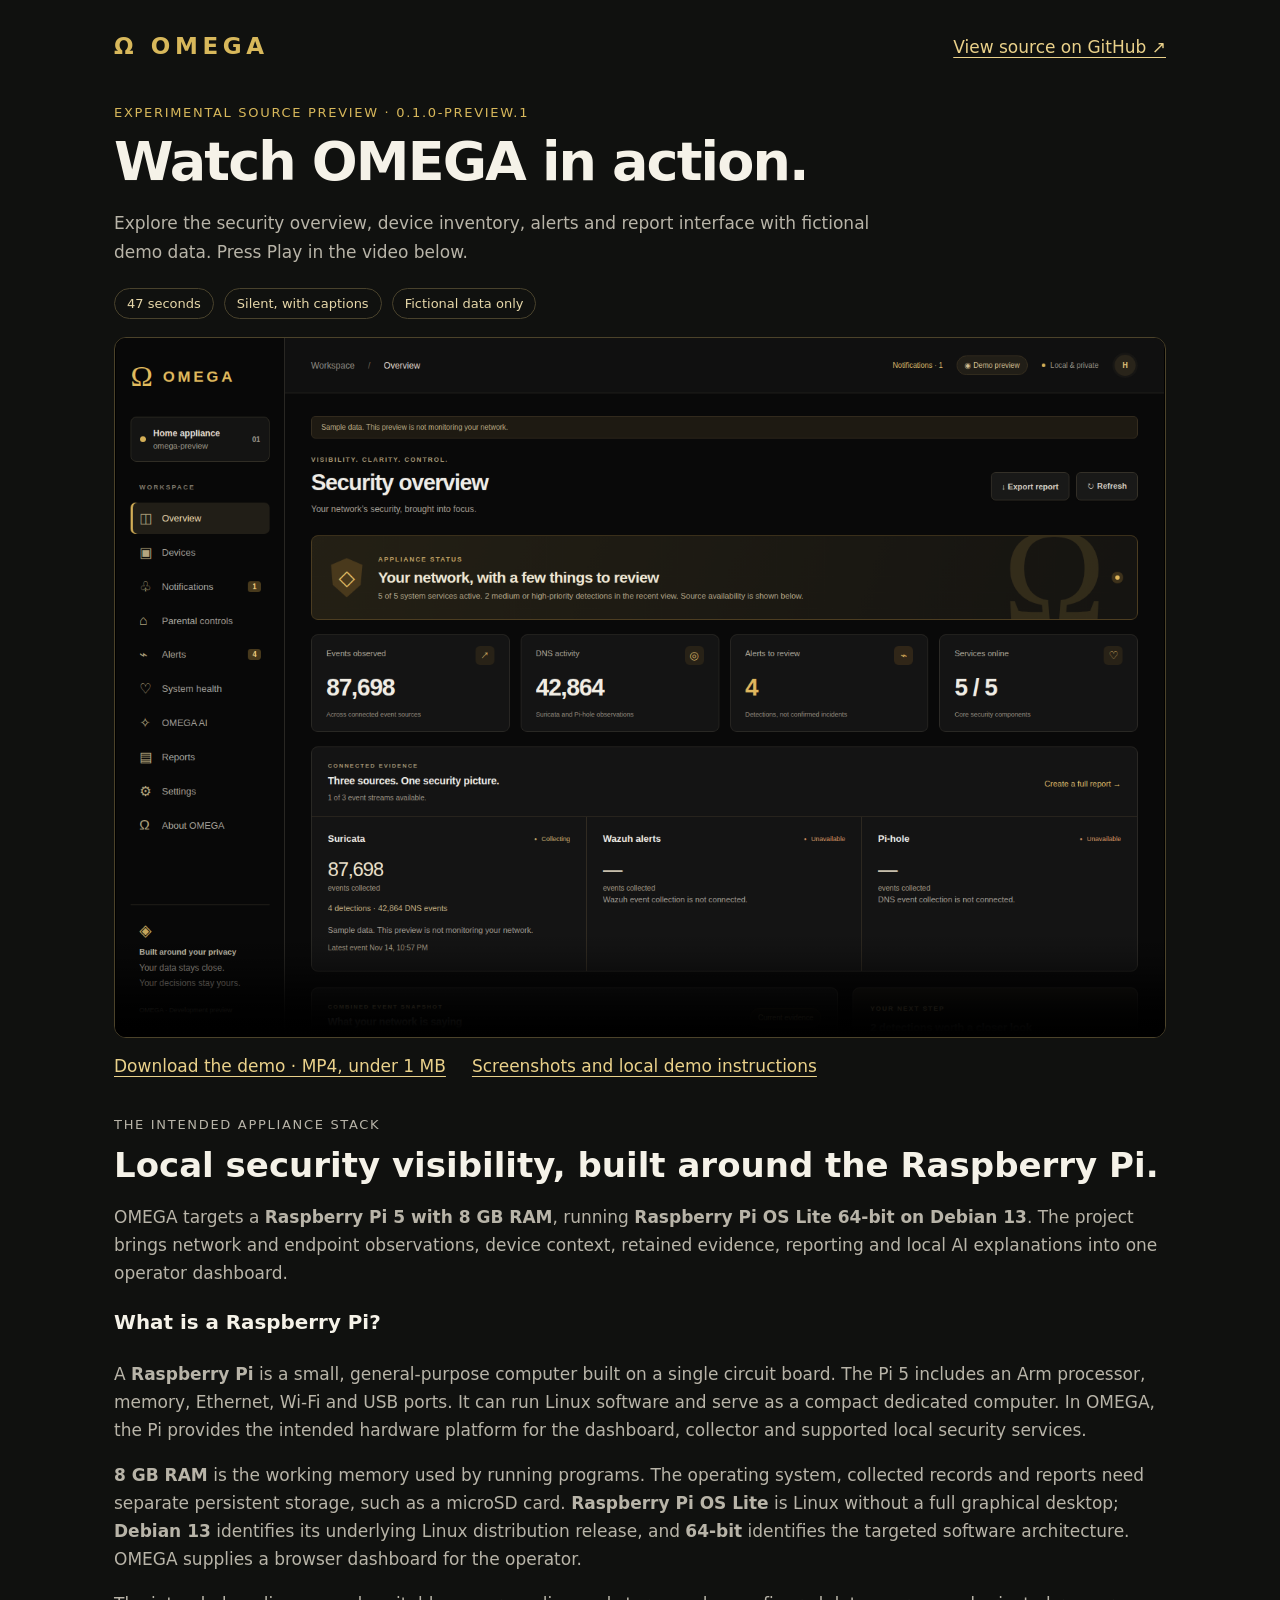
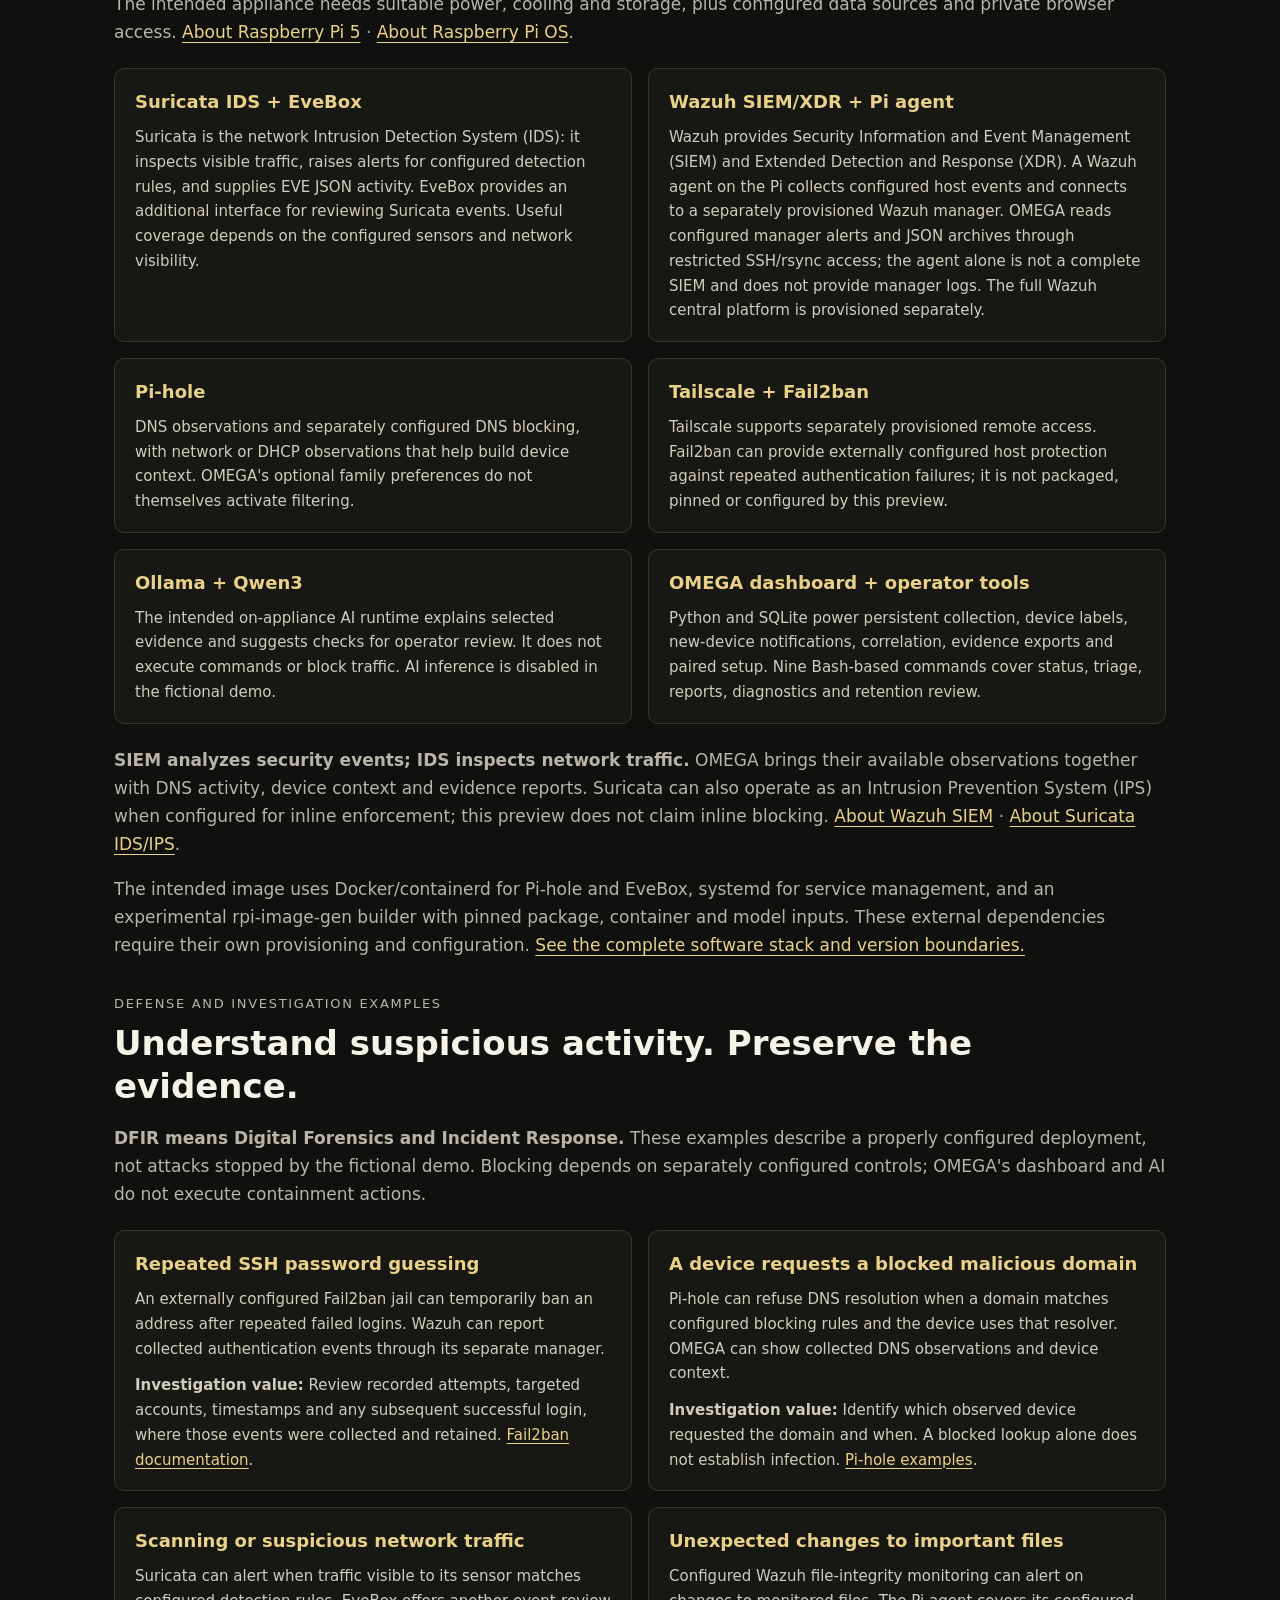
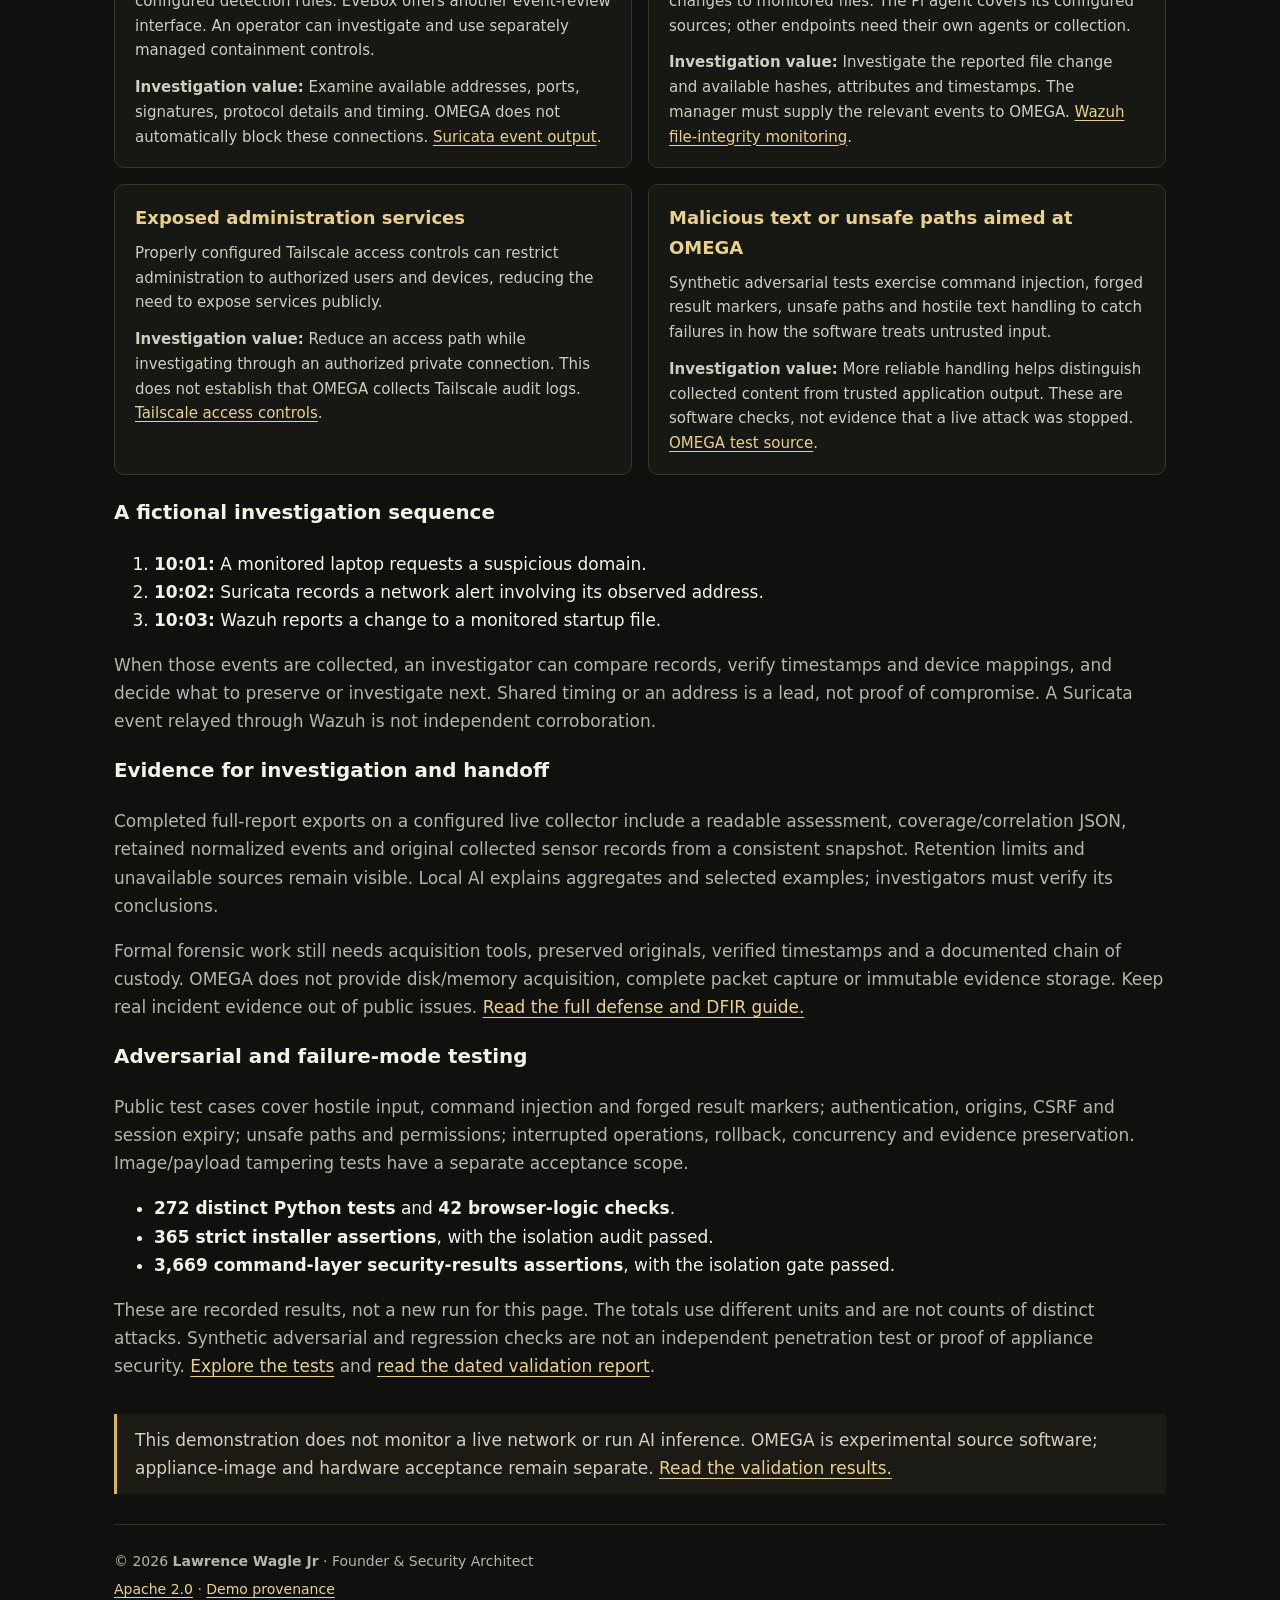
==== commit e3ddebb9: "Explain Raspberry Pi hardware and operating system for new readers" ====
--- a/docs/index.html
+++ b/docs/index.html
@@ -61,6 +61,10 @@
       <p class="eyebrow">The intended appliance stack</p>
       <h2 id="overview-title">Local security visibility, built around the Raspberry Pi.</h2>
       <p>OMEGA targets a <strong>Raspberry Pi 5 with 8 GB RAM</strong>, running <strong>Raspberry Pi OS Lite 64-bit on Debian 13</strong>. The project brings network and endpoint observations, device context, retained evidence, reporting and local AI explanations into one operator dashboard.</p>
+      <h3 id="raspberry-pi-explained">What is a Raspberry Pi?</h3>
+      <p>A <strong>Raspberry Pi</strong> is a small, general-purpose computer built on a single circuit board. The Pi 5 includes an Arm processor, memory, Ethernet, Wi-Fi and USB ports. It can run Linux software and serve as a compact dedicated computer. In OMEGA, the Pi provides the intended hardware platform for the dashboard, collector and supported local security services.</p>
+      <p><strong>8 GB RAM</strong> is the working memory used by running programs. The operating system, collected records and reports need separate persistent storage, such as a microSD card. <strong>Raspberry Pi OS Lite</strong> is Linux without a full graphical desktop; <strong>Debian 13</strong> identifies its underlying Linux distribution release, and <strong>64-bit</strong> identifies the targeted software architecture. OMEGA supplies a browser dashboard for the operator.</p>
+      <p>The intended appliance needs suitable power, cooling and storage, plus configured data sources and private browser access. <a href="https://www.raspberrypi.com/products/raspberry-pi-5/">About Raspberry Pi 5</a> · <a href="https://www.raspberrypi.com/documentation/computers/os.html">About Raspberry Pi OS</a>.</p>
       <div class="stack">
         <article><h3>Suricata IDS + EveBox</h3><p>Suricata is the network Intrusion Detection System (IDS): it inspects visible traffic, raises alerts for configured detection rules, and supplies EVE JSON activity. EveBox provides an additional interface for reviewing Suricata events. Useful coverage depends on the configured sensors and network visibility.</p></article>
         <article><h3>Wazuh SIEM/XDR + Pi agent</h3><p>Wazuh provides Security Information and Event Management (SIEM) and Extended Detection and Response (XDR). A Wazuh agent on the Pi collects configured host events and connects to a separately provisioned Wazuh manager. OMEGA reads configured manager alerts and JSON archives through restricted SSH/rsync access; the agent alone is not a complete SIEM and does not provide manager logs. The full Wazuh central platform is provisioned separately.</p></article>
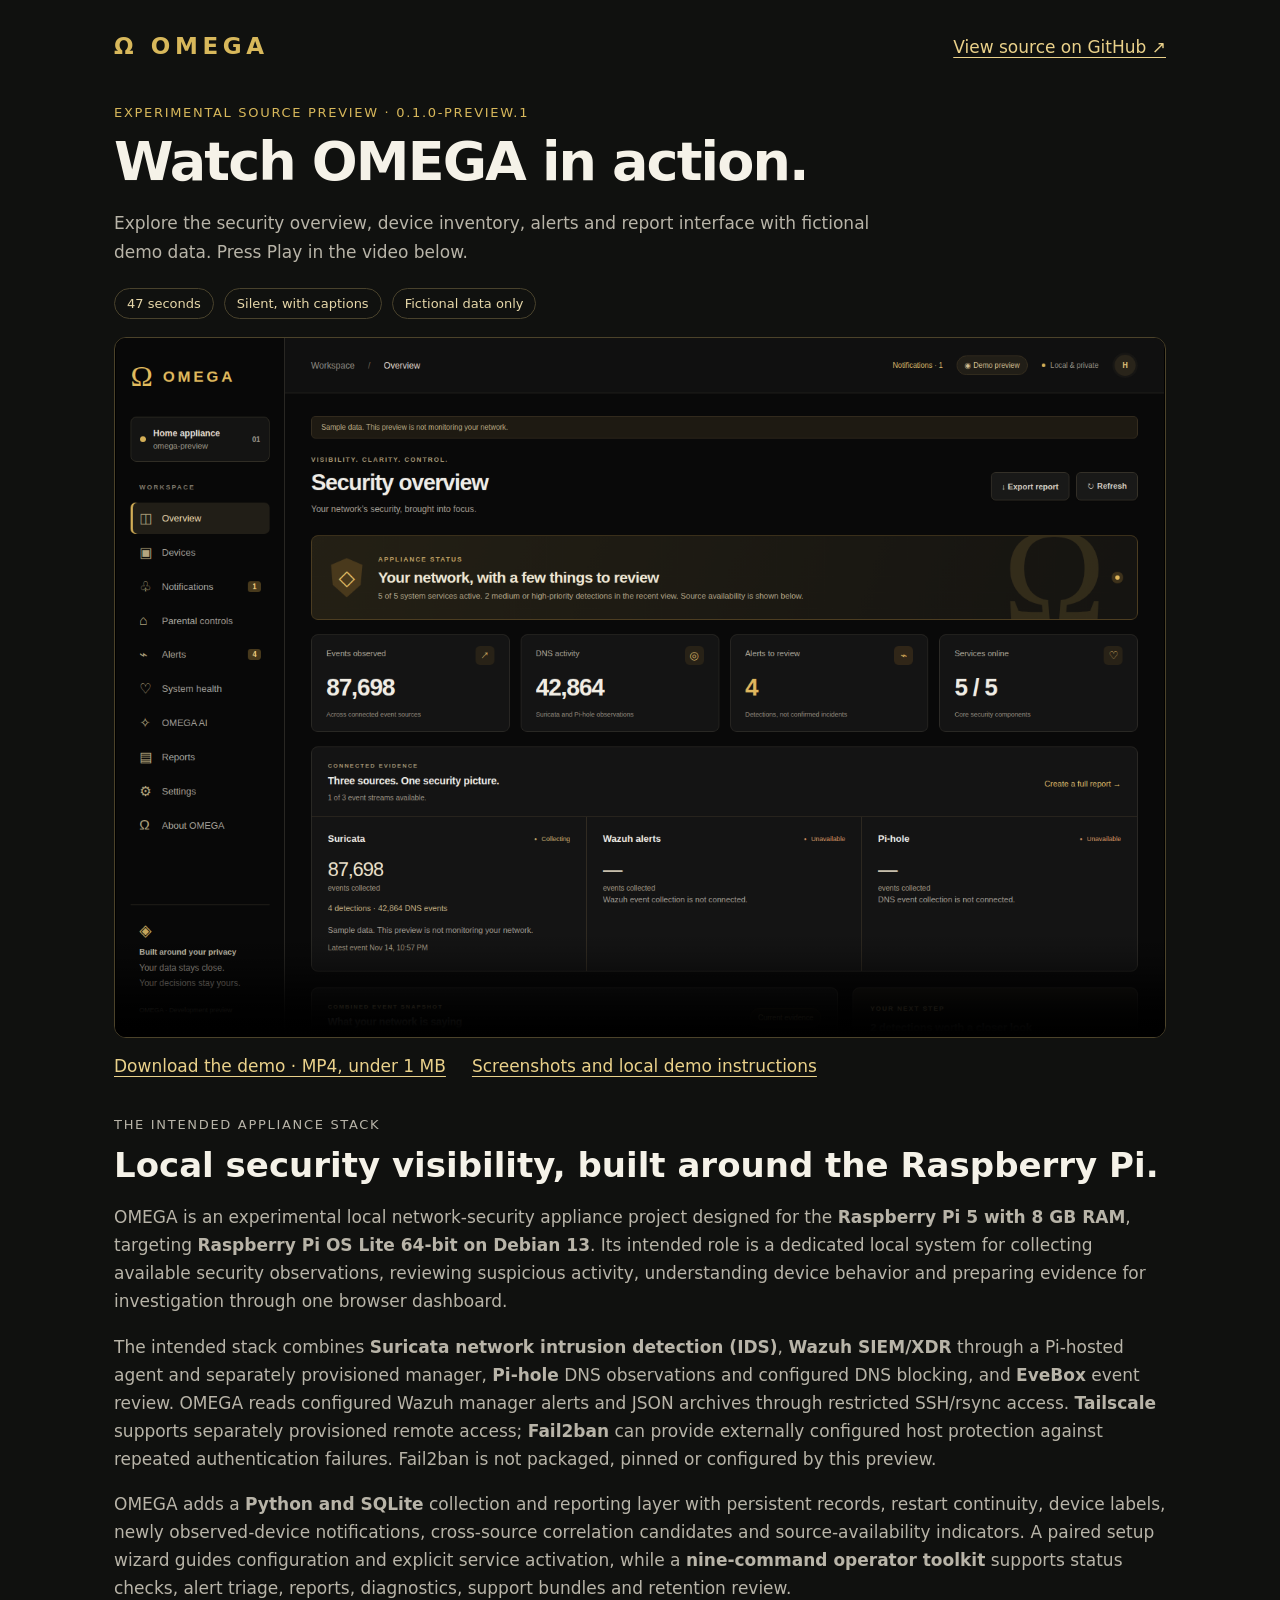
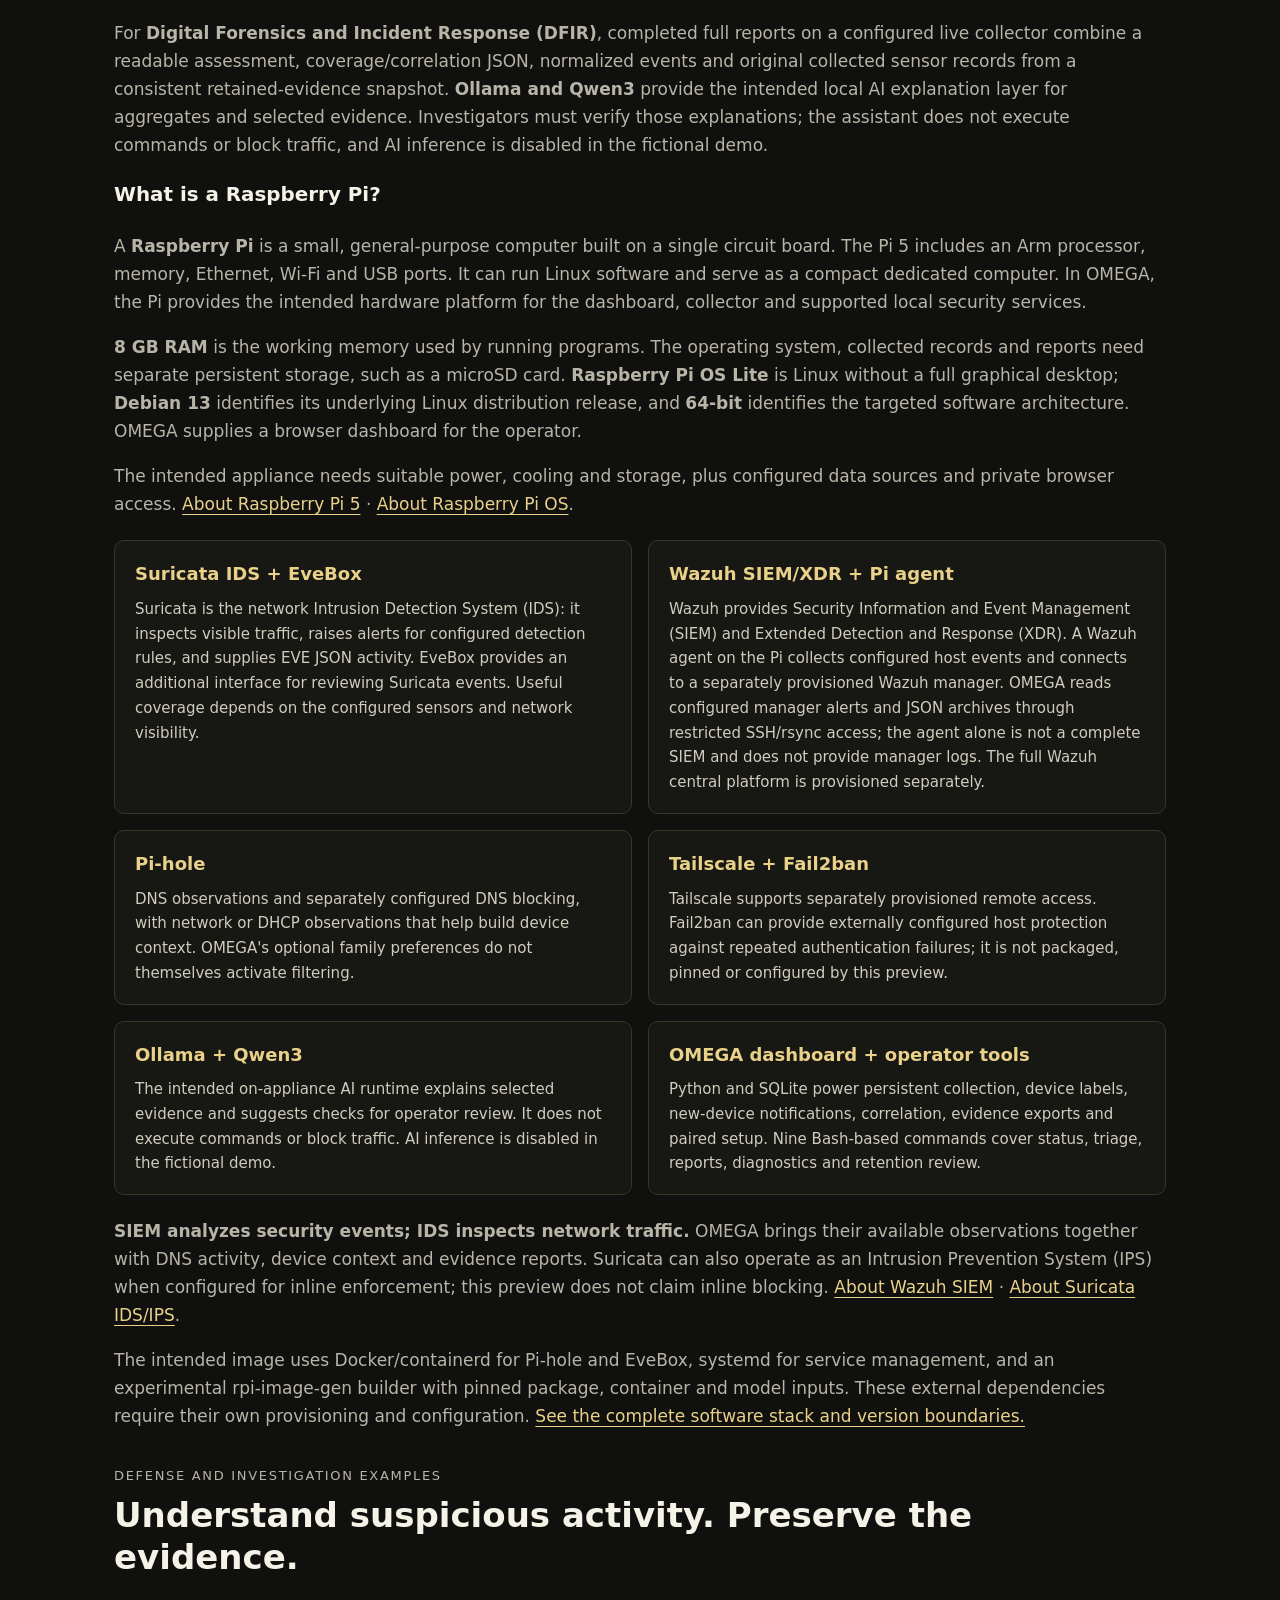
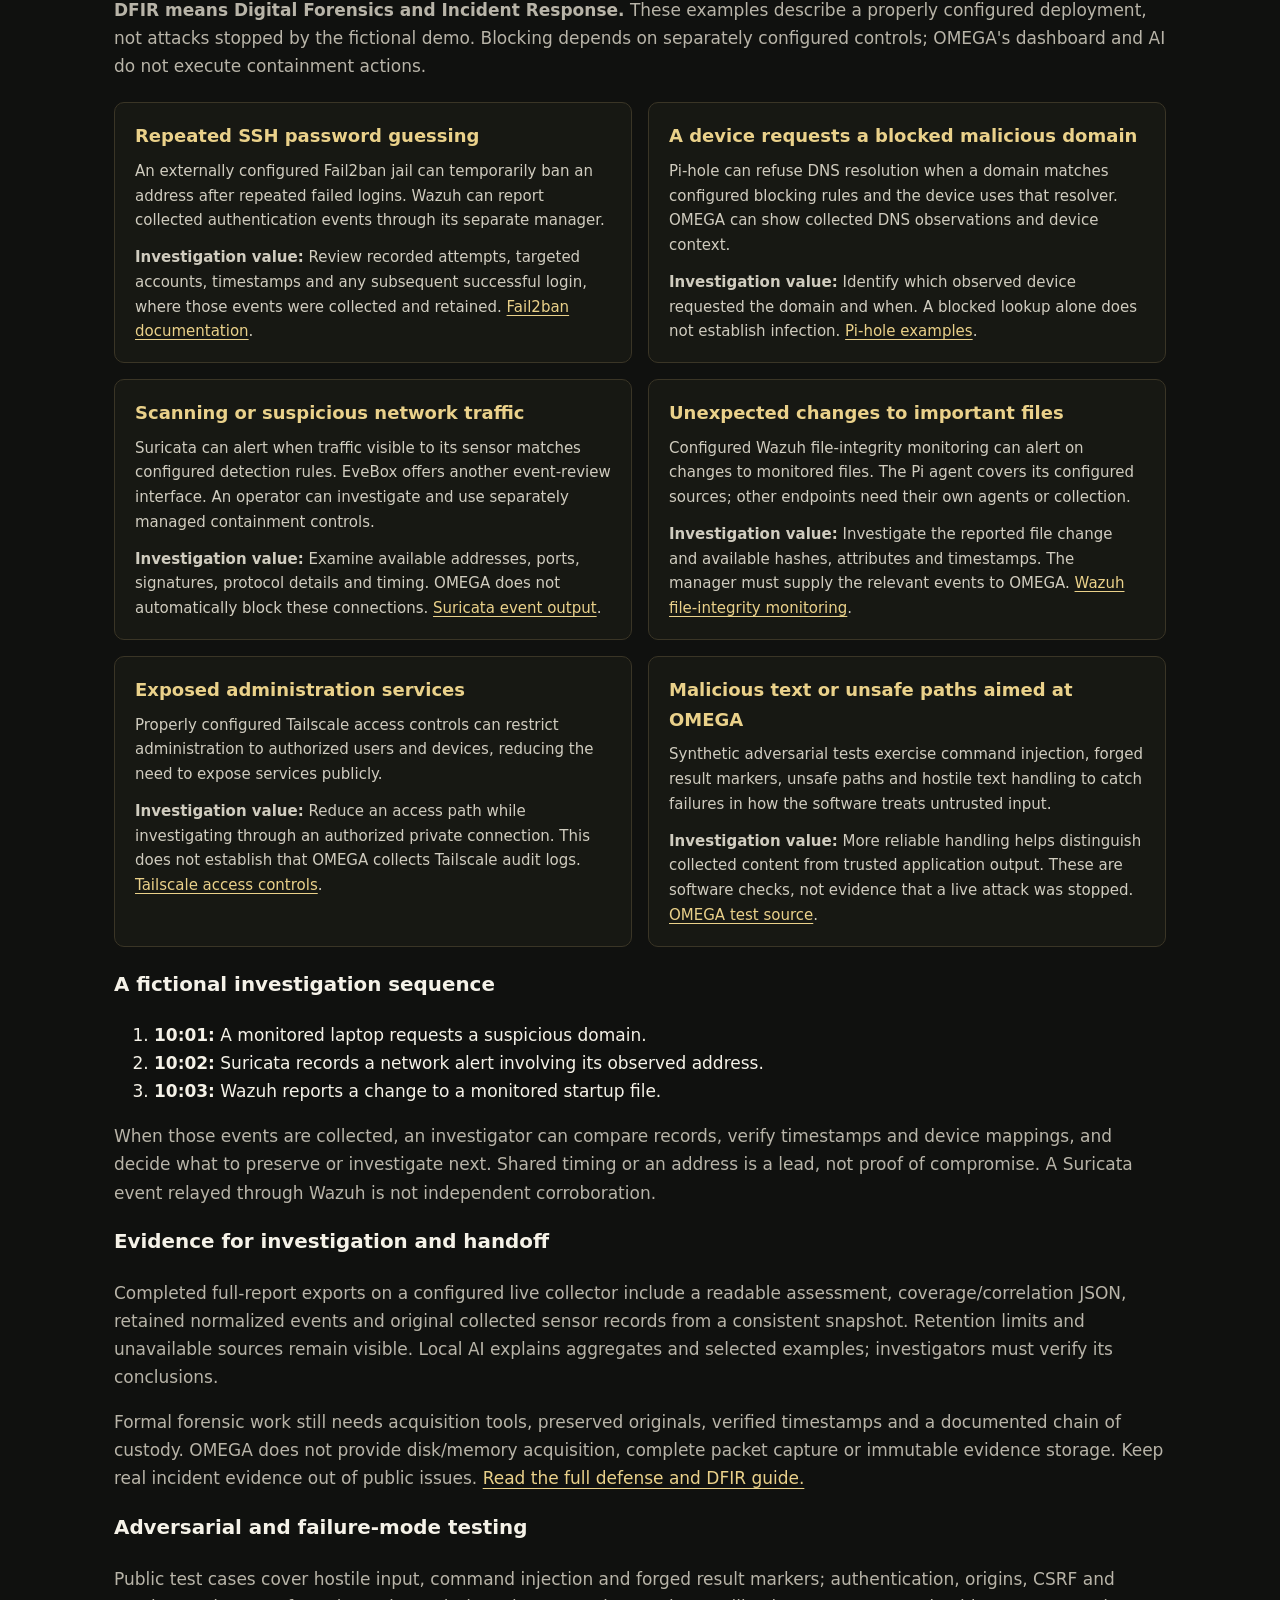
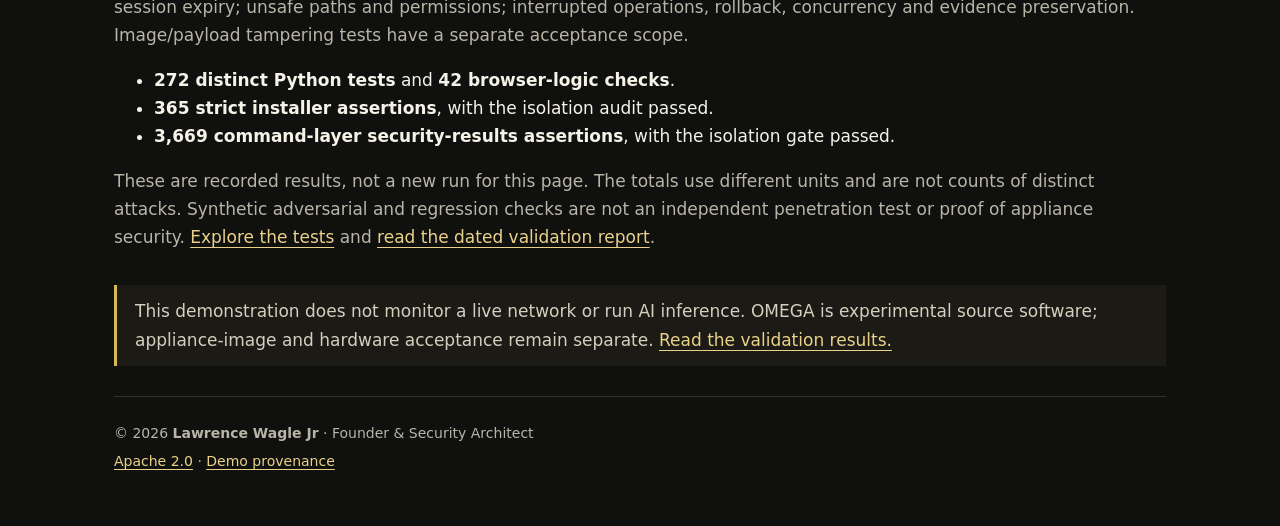
==== commit 915726aa: "Expand the public opening with security workflow and DFIR detail" ====
--- a/docs/index.html
+++ b/docs/index.html
@@ -60,7 +60,10 @@
     <section class="overview" id="appliance-overview" aria-labelledby="overview-title">
       <p class="eyebrow">The intended appliance stack</p>
       <h2 id="overview-title">Local security visibility, built around the Raspberry Pi.</h2>
-      <p>OMEGA targets a <strong>Raspberry Pi 5 with 8 GB RAM</strong>, running <strong>Raspberry Pi OS Lite 64-bit on Debian 13</strong>. The project brings network and endpoint observations, device context, retained evidence, reporting and local AI explanations into one operator dashboard.</p>
+      <p>OMEGA is an experimental local network-security appliance project designed for the <strong>Raspberry Pi 5 with 8 GB RAM</strong>, targeting <strong>Raspberry Pi OS Lite 64-bit on Debian 13</strong>. Its intended role is a dedicated local system for collecting available security observations, reviewing suspicious activity, understanding device behavior and preparing evidence for investigation through one browser dashboard.</p>
+      <p>The intended stack combines <strong>Suricata network intrusion detection (IDS)</strong>, <strong>Wazuh SIEM/XDR</strong> through a Pi-hosted agent and separately provisioned manager, <strong>Pi-hole</strong> DNS observations and configured DNS blocking, and <strong>EveBox</strong> event review. OMEGA reads configured Wazuh manager alerts and JSON archives through restricted SSH/rsync access. <strong>Tailscale</strong> supports separately provisioned remote access; <strong>Fail2ban</strong> can provide externally configured host protection against repeated authentication failures. Fail2ban is not packaged, pinned or configured by this preview.</p>
+      <p>OMEGA adds a <strong>Python and SQLite</strong> collection and reporting layer with persistent records, restart continuity, device labels, newly observed-device notifications, cross-source correlation candidates and source-availability indicators. A paired setup wizard guides configuration and explicit service activation, while a <strong>nine-command operator toolkit</strong> supports status checks, alert triage, reports, diagnostics, support bundles and retention review.</p>
+      <p>For <strong>Digital Forensics and Incident Response (DFIR)</strong>, completed full reports on a configured live collector combine a readable assessment, coverage/correlation JSON, normalized events and original collected sensor records from a consistent retained-evidence snapshot. <strong>Ollama and Qwen3</strong> provide the intended local AI explanation layer for aggregates and selected evidence. Investigators must verify those explanations; the assistant does not execute commands or block traffic, and AI inference is disabled in the fictional demo.</p>
       <h3 id="raspberry-pi-explained">What is a Raspberry Pi?</h3>
       <p>A <strong>Raspberry Pi</strong> is a small, general-purpose computer built on a single circuit board. The Pi 5 includes an Arm processor, memory, Ethernet, Wi-Fi and USB ports. It can run Linux software and serve as a compact dedicated computer. In OMEGA, the Pi provides the intended hardware platform for the dashboard, collector and supported local security services.</p>
       <p><strong>8 GB RAM</strong> is the working memory used by running programs. The operating system, collected records and reports need separate persistent storage, such as a microSD card. <strong>Raspberry Pi OS Lite</strong> is Linux without a full graphical desktop; <strong>Debian 13</strong> identifies its underlying Linux distribution release, and <strong>64-bit</strong> identifies the targeted software architecture. OMEGA supplies a browser dashboard for the operator.</p>
